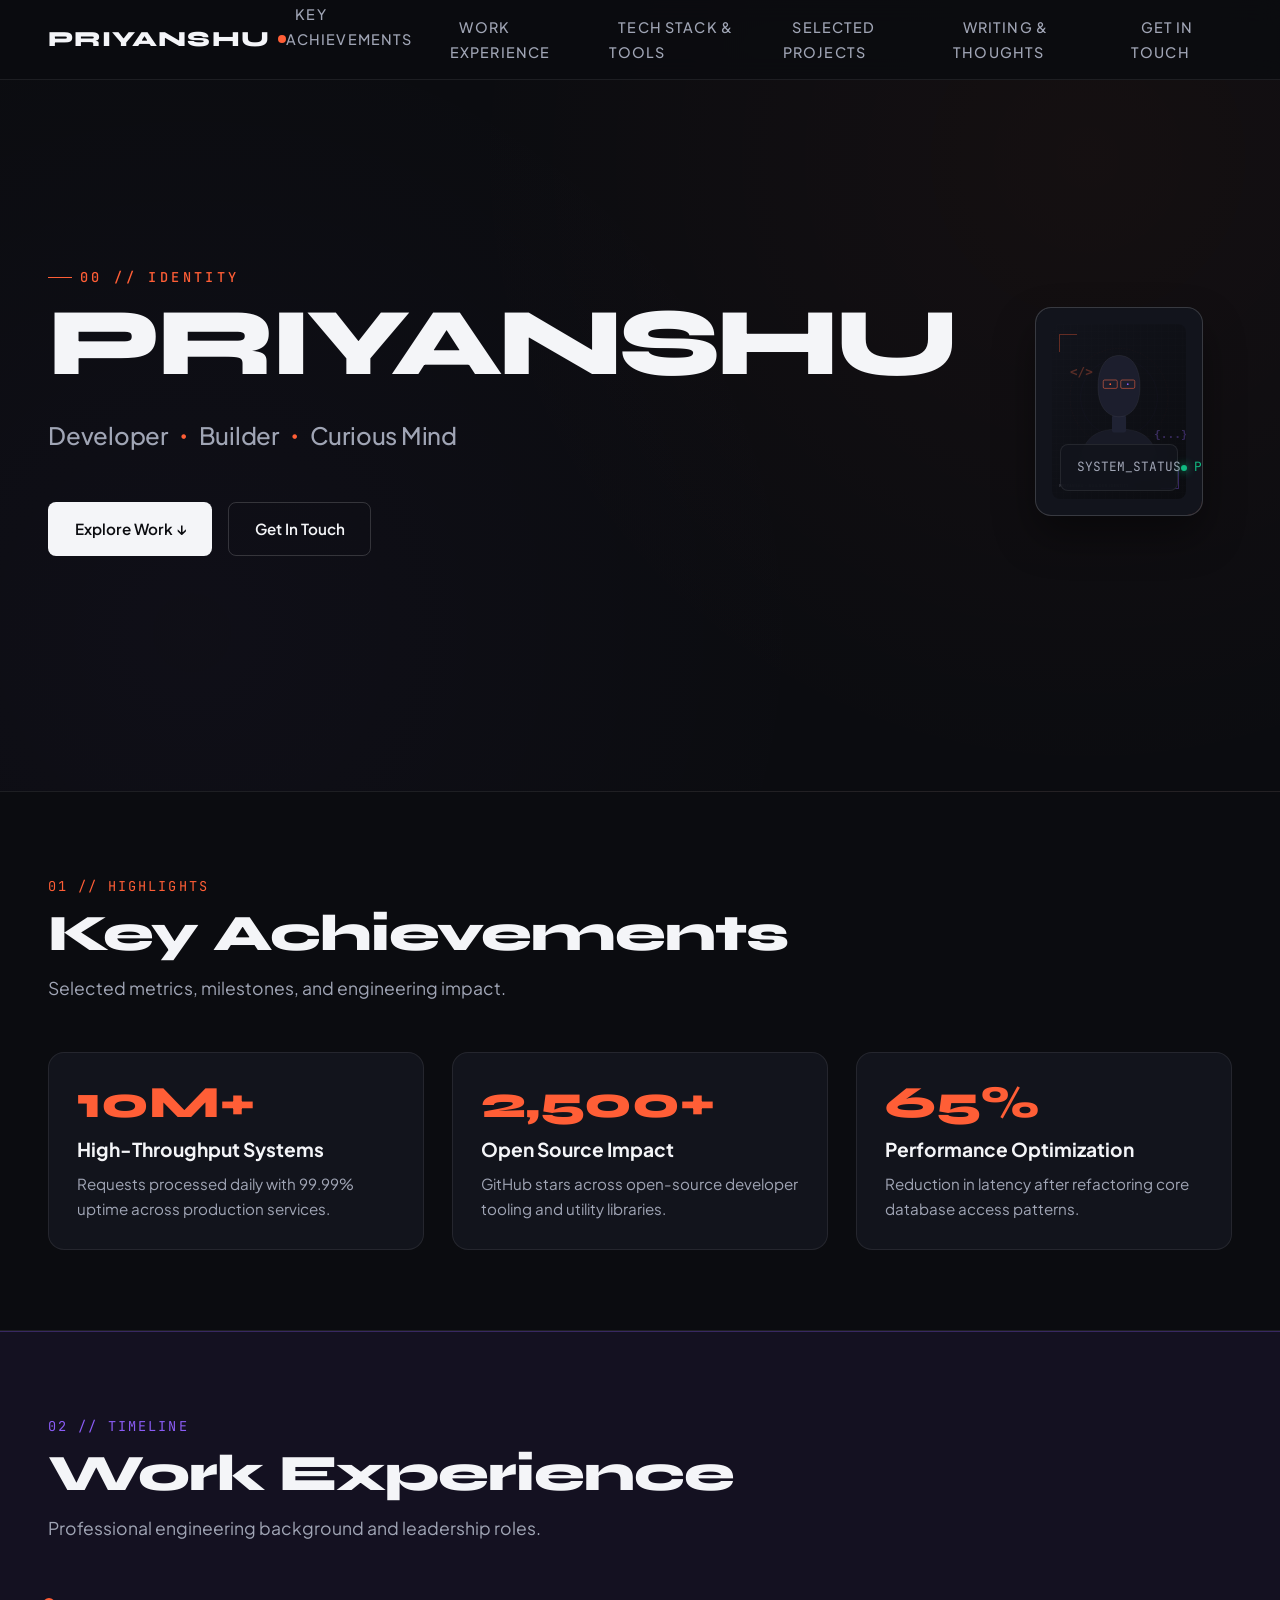
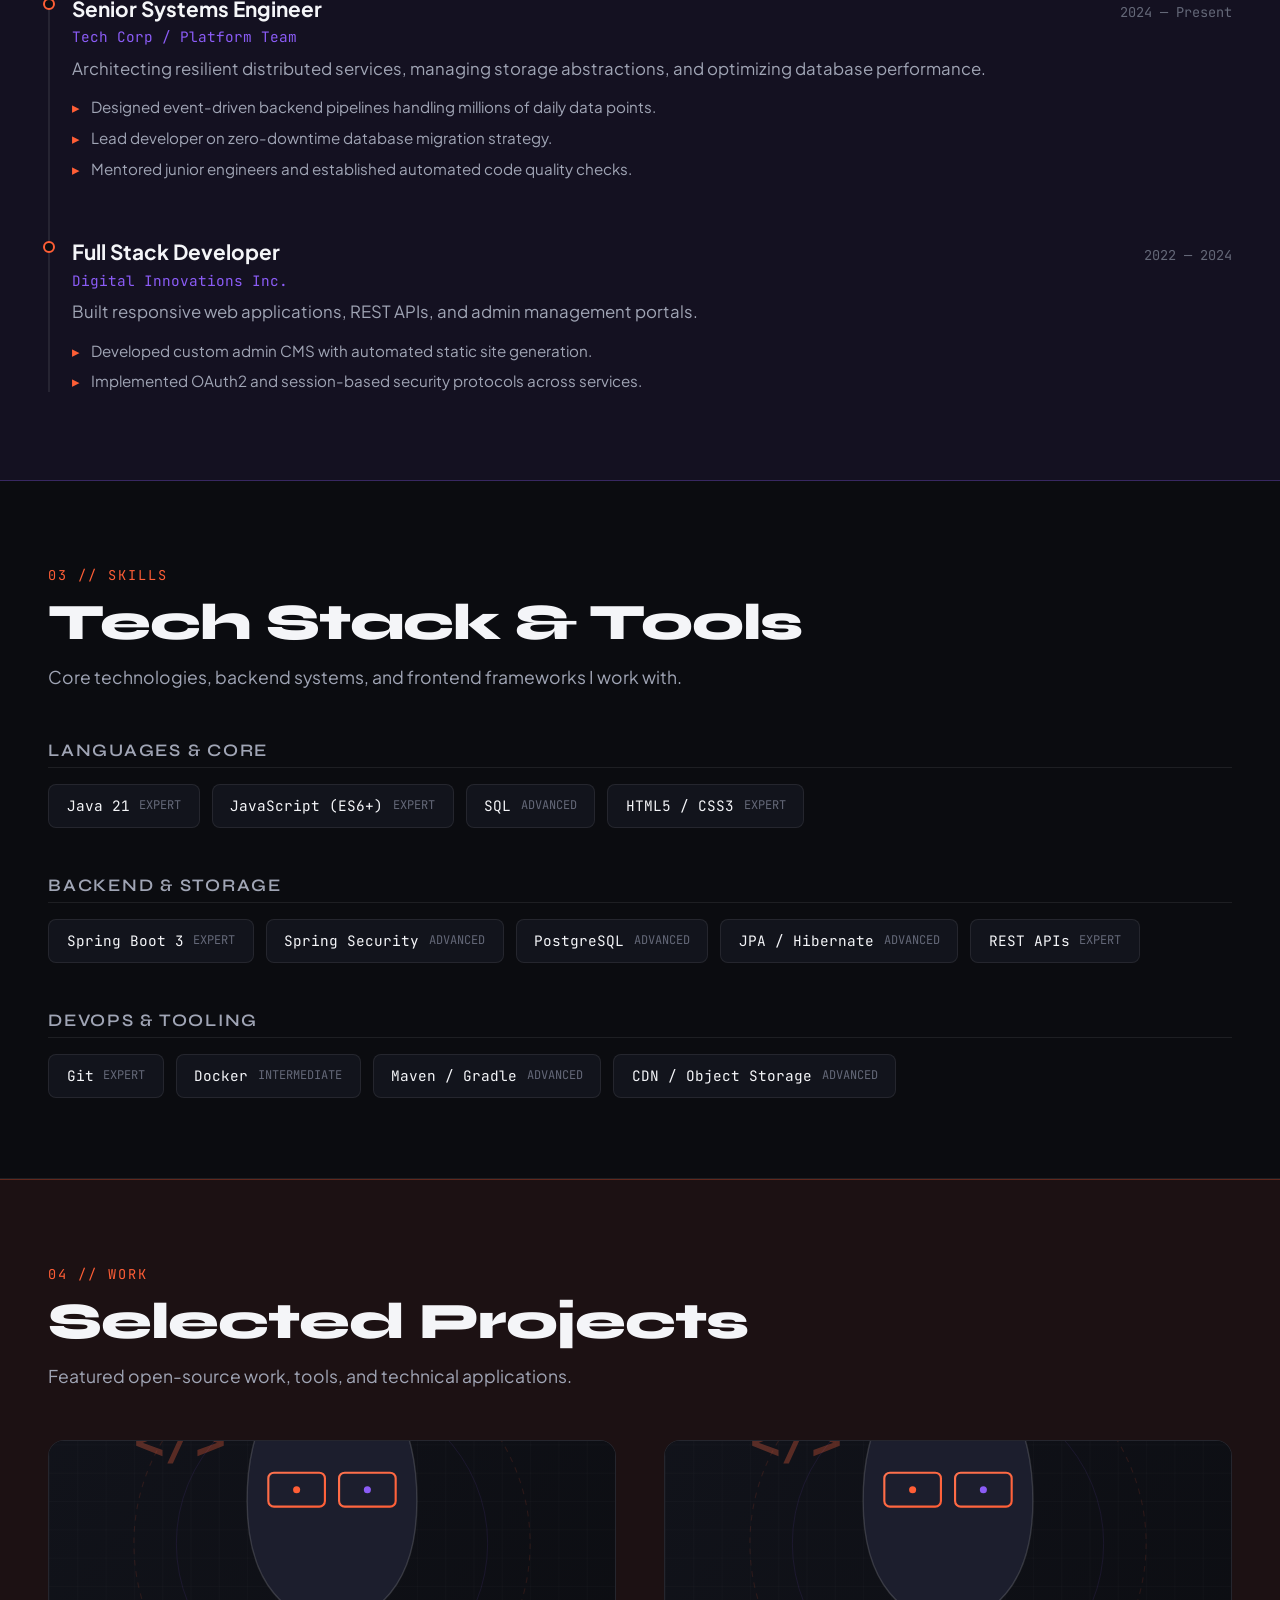
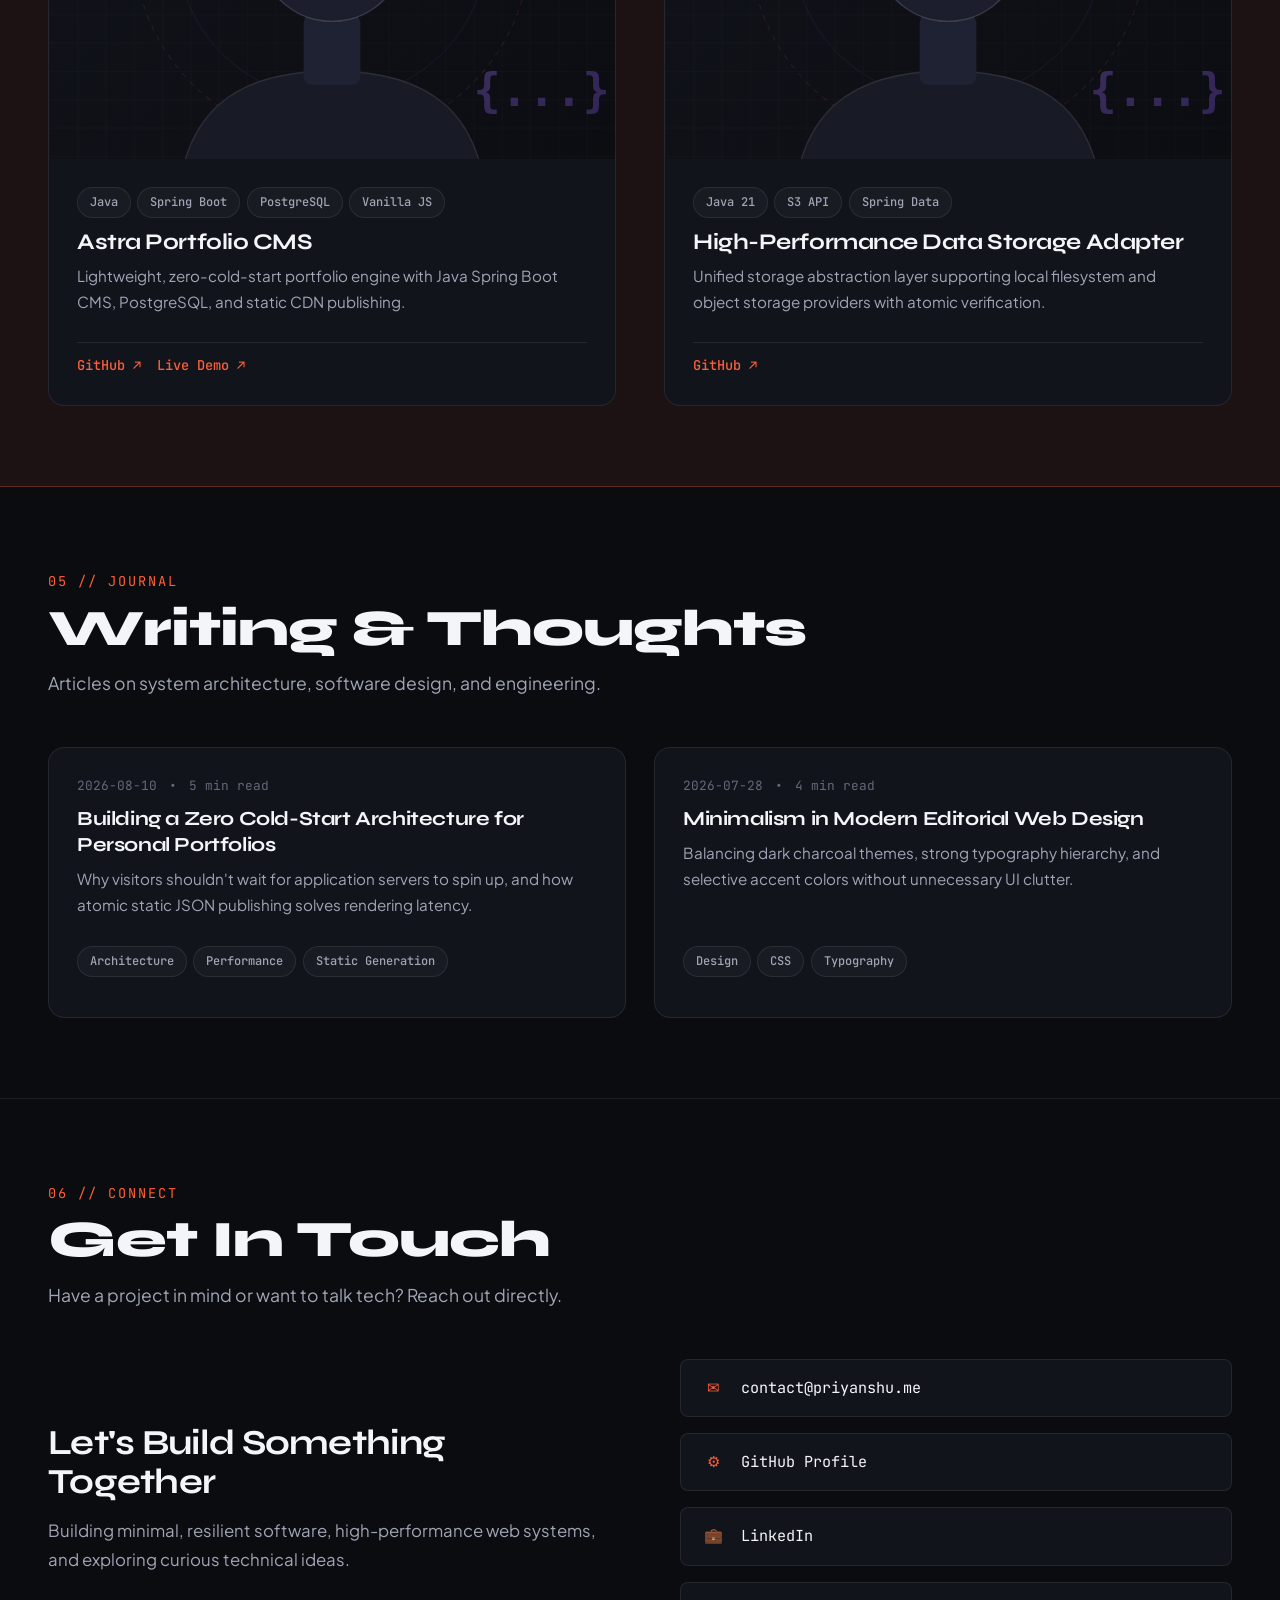
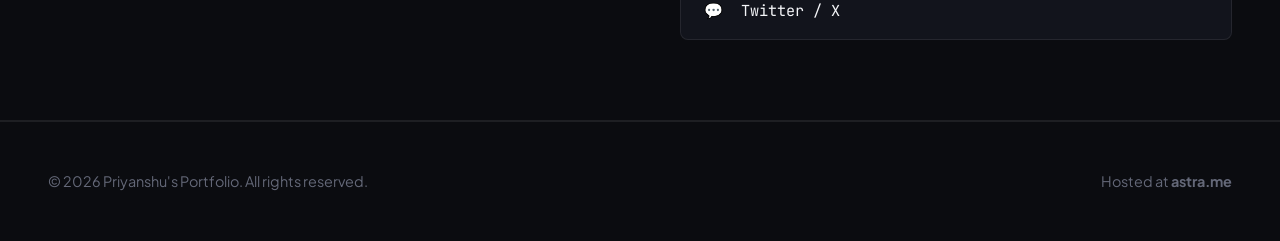
==== frontend/index.html @ 2c9a8754 "initial commits" ====
<!DOCTYPE html>
<html lang="en">
<head>
  <meta charset="UTF-8">
  <meta name="viewport" content="width=device-width, initial-scale=1.0">
  <title>Priyanshu — Developer • Builder • Curious Mind</title>
  <meta name="description" content="Personal portfolio of Priyanshu — Developer, Builder, Curious Mind. Building high-performance systems and minimal digital spaces.">
  <meta name="theme-color" content="#0b0c10">

  <!-- Favicon -->
  <link rel="icon" href="data:image/svg+xml,<svg xmlns=%22http://www.w3.org/2000/svg%22 viewBox=%220 0 100 100%22><text y=%22.9em%22 font-size=%2290%22>⚡</text></svg>">

  <!-- CSS Design Tokens & Layout Modules -->
  <link rel="stylesheet" href="css/variables.css">
  <link rel="stylesheet" href="css/global.css">
  <link rel="stylesheet" href="css/hero.css">
  <link rel="stylesheet" href="css/sections.css">
  <link rel="stylesheet" href="css/responsive.css">
</head>
<body>

  <!-- Site Navigation Header -->
  <header class="site-header">
    <div class="container header-inner">
      <a href="#hero" class="brand-logo">
        PRIYANSHU<span class="accent-dot"></span>
      </a>

      <button class="mobile-nav-toggle" aria-label="Toggle Navigation" aria-expanded="false">☰</button>

      <nav>
        <ul id="dynamic-nav-links" class="nav-links">
          <!-- Dynamically populated from published sections -->
        </ul>
      </nav>
    </div>
  </header>

  <!-- PERMANENT HERO SECTION (Outside Dynamic Sections Container) -->
  <section id="hero" class="hero-section">
    <div class="container hero-grid">
      <div class="hero-content">
        <span class="hero-label">00 // IDENTITY</span>
        <h1 class="hero-title">PRIYANSHU</h1>
        <div id="hero-tagline" class="hero-tagline">
          Developer <span class="bullet">•</span> Builder <span class="bullet">•</span> Curious Mind
        </div>
        <div class="hero-actions">
          <a href="#sec-projects" class="btn btn-primary">Explore Work ↓</a>
          <a href="#sec-contact" class="btn btn-outline">Get In Touch</a>
        </div>
      </div>

      <div class="hero-visual">
        <div class="illustration-frame">
          <img id="hero-avatar-img" class="illustration-image" src="assets/images/priyanshu_illustration.svg" alt="Priyanshu Illustration" />
          <div class="frame-badge">
            <span class="badge-label">SYSTEM_STATUS</span>
            <span class="status-indicator">
              <span class="status-dot"></span> PUBLISHED
            </span>
          </div>
        </div>
      </div>
    </div>
  </section>

  <!-- DYNAMIC CMS SECTIONS CONTAINER -->
  <main id="sections-container">
    <!-- Published sections (Achievements, Experience, Tech Stack, Projects, Blog, Contact) render here dynamically -->
  </main>

  <!-- Site Footer -->
  <footer class="site-footer">
    <div class="container footer-inner">
      <div>
        <span>© 2026 Priyanshu's Portfolio. All rights reserved.</span>
      </div>
      <div>
        <span>Hosted at <strong>astra.me</strong></span>
      </div>
    </div>
  </footer>

  <!-- Scripts -->
  <script src="js/config.js"></script>
  <script src="js/renderer.js"></script>
  <script src="js/navigation.js"></script>
  <script src="js/app.js"></script>
</body>
</html>
---- frontend/css/variables.css ----
/* ==========================================================================
   ASTRA / PRIYANSHU'S PORTFOLIO - DESIGN SYSTEM TOKENS
   Minimal + Editorial + Personal + Modern Dark Theme System
   ========================================================================== */

@import url('https://fonts.googleapis.com/css2?family=JetBrains+Mono:wght@400;500;600&family=Plus+Jakarta+Sans:ital,wght@0,300;0,400;0,500;0,600;0,700;1,400&family=Syne:wght@600;700;800&display=swap');

:root {
  /* Color Palette - Dark Canvas */
  --bg-primary: #0b0c10;
  --bg-secondary: #12141c;
  --bg-card: #161824;
  --bg-card-hover: #1c1f2e;
  --bg-subtle: rgba(255, 255, 255, 0.03);

  /* Typography Colors */
  --text-primary: #f4f5f8;
  --text-secondary: #a0a5b5;
  --text-muted: #646878;
  --text-inverse: #0b0c10;

  /* Accent Colors (Selective Usage) */
  --accent-orange: #ff5e36;
  --accent-orange-hover: #ff724e;
  --accent-orange-bg: rgba(255, 94, 54, 0.07);
  --accent-orange-border: rgba(255, 94, 54, 0.3);

  --accent-purple: #8b5cf6;
  --accent-purple-hover: #9f75ff;
  --accent-purple-bg: rgba(139, 92, 246, 0.07);
  --accent-purple-border: rgba(139, 92, 246, 0.3);

  /* Borders & Dividers */
  --border-light: rgba(255, 255, 255, 0.08);
  --border-medium: rgba(255, 255, 255, 0.16);
  --border-accent: rgba(255, 94, 54, 0.4);

  /* Fonts */
  --font-display: 'Syne', -apple-system, BlinkMacSystemFont, sans-serif;
  --font-body: 'Plus Jakarta Sans', -apple-system, BlinkMacSystemFont, sans-serif;
  --font-mono: 'JetBrains Mono', monospace;

  /* Spacing System */
  --space-xs: 0.5rem;   /* 8px */
  --space-sm: 1rem;     /* 16px */
  --space-md: 1.75rem;  /* 28px */
  --space-lg: 3rem;     /* 48px */
  --space-xl: 5rem;     /* 80px */
  --space-2xl: 8rem;    /* 128px */

  /* Layout */
  --container-max-width: 1240px;
  --header-height: 80px;

  /* Radii & Effects */
  --radius-sm: 4px;
  --radius-md: 8px;
  --radius-lg: 16px;
  --radius-full: 9999px;
  --transition-fast: 0.2s cubic-bezier(0.16, 1, 0.3, 1);
  --transition-smooth: 0.35s cubic-bezier(0.16, 1, 0.3, 1);
}
---- frontend/css/global.css ----
/* ==========================================================================
   GLOBAL STYLES & LAYOUT SYSTEM
   ========================================================================== */

*, *::before, *::after {
  box-sizing: border-box;
  margin: 0;
  padding: 0;
}

html {
  scroll-behavior: smooth;
  font-size: 16px;
  background-color: var(--bg-primary);
  color: var(--text-primary);
  font-family: var(--font-body);
  -webkit-font-smoothing: antialiased;
  -moz-osx-font-smoothing: grayscale;
}

body {
  min-height: 100vh;
  display: flex;
  flex-direction: column;
  overflow-x: hidden;
  line-height: 1.6;
}

::selection {
  background-color: var(--accent-orange);
  color: #ffffff;
}

/* Custom Scrollbar */
::-webkit-scrollbar {
  width: 8px;
}
::-webkit-scrollbar-track {
  background: var(--bg-primary);
}
::-webkit-scrollbar-thumb {
  background: #232636;
  border-radius: var(--radius-full);
}
::-webkit-scrollbar-thumb:hover {
  background: #343950;
}

/* Typography Base */
h1, h2, h3, h4, h5, h6 {
  font-family: var(--font-display);
  font-weight: 700;
  line-height: 1.1;
  color: var(--text-primary);
  letter-spacing: -0.02em;
}

p {
  color: var(--text-secondary);
  font-size: 1.05rem;
  line-height: 1.7;
}

a {
  color: inherit;
  text-decoration: none;
  transition: color var(--transition-fast);
}

/* Container */
.container {
  width: 100%;
  max-width: var(--container-max-width);
  margin: 0 auto;
  padding: 0 var(--space-md);
}

/* Header & Navigation Bar */
.site-header {
  position: fixed;
  top: 0;
  left: 0;
  right: 0;
  height: var(--header-height);
  z-index: 1000;
  background: rgba(11, 12, 16, 0.85);
  backdrop-filter: blur(12px);
  -webkit-backdrop-filter: blur(12px);
  border-bottom: 1px solid var(--border-light);
  display: flex;
  align-items: center;
}

.header-inner {
  display: flex;
  align-items: center;
  justify-content: space-between;
  width: 100%;
}

.brand-logo {
  font-family: var(--font-display);
  font-weight: 800;
  font-size: 1.35rem;
  letter-spacing: 0.05em;
  color: var(--text-primary);
  display: flex;
  align-items: center;
  gap: 0.5rem;
}

.brand-logo span.accent-dot {
  width: 8px;
  height: 8px;
  border-radius: 50%;
  background-color: var(--accent-orange);
  display: inline-block;
}

.nav-links {
  display: flex;
  align-items: center;
  gap: var(--space-md);
  list-style: none;
}

.nav-link {
  font-size: 0.9rem;
  font-weight: 500;
  color: var(--text-secondary);
  text-transform: uppercase;
  letter-spacing: 0.08em;
  padding: 0.4rem 0.6rem;
  border-radius: var(--radius-sm);
  position: relative;
}

.nav-link:hover,
.nav-link.active {
  color: var(--text-primary);
}

.nav-link::after {
  content: '';
  position: absolute;
  bottom: -2px;
  left: 50%;
  width: 0;
  height: 2px;
  background: var(--accent-orange);
  transition: width var(--transition-fast), left var(--transition-fast);
}

.nav-link:hover::after,
.nav-link.active::after {
  width: 100%;
  left: 0;
}

/* Mobile Nav Toggle */
.mobile-nav-toggle {
  display: none;
  background: none;
  border: none;
  color: var(--text-primary);
  font-size: 1.5rem;
  cursor: pointer;
  padding: 0.5rem;
}

/* Section Header Component */
.section-header {
  margin-bottom: var(--space-lg);
}

.section-label {
  font-family: var(--font-mono);
  font-size: 0.85rem;
  text-transform: uppercase;
  letter-spacing: 0.15em;
  color: var(--accent-orange);
  margin-bottom: var(--space-xs);
  display: inline-block;
}

.section-title {
  font-size: clamp(2rem, 4vw, 3.2rem);
  font-weight: 800;
  color: var(--text-primary);
}

.section-description {
  max-width: 640px;
  margin-top: 0.75rem;
  font-size: 1.1rem;
}

/* Buttons & Badges */
.btn {
  display: inline-flex;
  align-items: center;
  gap: 0.6rem;
  padding: 0.85rem 1.6rem;
  font-family: var(--font-body);
  font-weight: 600;
  font-size: 0.95rem;
  border-radius: var(--radius-md);
  cursor: pointer;
  transition: all var(--transition-fast);
  border: 1px solid transparent;
}

.btn-primary {
  background-color: var(--text-primary);
  color: var(--text-inverse);
}

.btn-primary:hover {
  background-color: #ffffff;
  transform: translateY(-2px);
  box-shadow: 0 8px 20px rgba(255, 255, 255, 0.15);
}

.btn-outline {
  background-color: transparent;
  color: var(--text-primary);
  border-color: var(--border-medium);
}

.btn-outline:hover {
  border-color: var(--text-primary);
  background-color: var(--bg-subtle);
  transform: translateY(-2px);
}

.tag {
  display: inline-block;
  padding: 0.3rem 0.75rem;
  font-family: var(--font-mono);
  font-size: 0.75rem;
  font-weight: 500;
  border-radius: var(--radius-full);
  background: var(--bg-subtle);
  color: var(--text-secondary);
  border: 1px solid var(--border-light);
}

/* Section Themes */
.section {
  padding: var(--space-xl) 0;
  border-bottom: 1px solid var(--border-light);
  position: relative;
}

.section.theme-orange {
  background-color: var(--accent-orange-bg);
  border-top: 1px solid var(--accent-orange-border);
  border-bottom: 1px solid var(--accent-orange-border);
}

.section.theme-orange .section-label {
  color: var(--accent-orange);
}

.section.theme-purple {
  background-color: var(--accent-purple-bg);
  border-top: 1px solid var(--accent-purple-border);
  border-bottom: 1px solid var(--accent-purple-border);
}

.section.theme-purple .section-label {
  color: var(--accent-purple);
}

/* Footer */
.site-footer {
  padding: var(--space-lg) 0;
  border-top: 1px solid var(--border-light);
  background: var(--bg-primary);
  margin-top: auto;
}

.footer-inner {
  display: flex;
  align-items: center;
  justify-content: space-between;
  flex-wrap: wrap;
  gap: var(--space-sm);
  color: var(--text-muted);
  font-size: 0.9rem;
}
---- frontend/css/hero.css ----
/* ==========================================================================
   HERO SECTION - PRIYANSHU'S PORTFOLIO
   Dominant Visual Anchor & Editorial Typography Layout
   ========================================================================== */

.hero-section {
  padding-top: calc(var(--header-height) + var(--space-xl));
  padding-bottom: var(--space-2xl);
  min-height: 88vh;
  display: flex;
  align-items: center;
  position: relative;
  border-bottom: 1px solid var(--border-light);
  background: radial-gradient(circle at 85% 20%, rgba(255, 94, 54, 0.04) 0%, transparent 50%),
              radial-gradient(circle at 15% 80%, rgba(139, 92, 246, 0.03) 0%, transparent 50%);
}

.hero-grid {
  display: grid;
  grid-template-columns: 1.25fr 0.85fr;
  gap: var(--space-xl);
  align-items: center;
}

.hero-content {
  display: flex;
  flex-direction: column;
  align-items: flex-start;
  z-index: 2;
}

.hero-label {
  font-family: var(--font-mono);
  font-size: 0.85rem;
  font-weight: 500;
  text-transform: uppercase;
  letter-spacing: 0.25em;
  color: var(--accent-orange);
  margin-bottom: var(--space-xs);
  display: inline-flex;
  align-items: center;
  gap: 0.5rem;
}

.hero-label::before {
  content: '';
  width: 24px;
  height: 1px;
  background: var(--accent-orange);
  display: inline-block;
}

/* DOMINANT HERO HEADING: PRIYANSHU */
.hero-title {
  font-family: var(--font-display);
  font-size: clamp(3rem, 7.5vw, 6.5rem);
  font-weight: 800;
  line-height: 0.95;
  letter-spacing: -0.04em;
  color: var(--text-primary);
  text-transform: uppercase;
  margin-bottom: var(--space-md);
  word-break: normal;
  overflow-wrap: normal;
  white-space: nowrap;
}

.hero-tagline {
  font-family: var(--font-body);
  font-size: clamp(1.1rem, 2.2vw, 1.5rem);
  font-weight: 500;
  color: var(--text-secondary);
  letter-spacing: -0.01em;
  margin-bottom: var(--space-lg);
  display: flex;
  align-items: center;
  gap: 0.75rem;
  flex-wrap: wrap;
}

.hero-tagline span.bullet {
  color: var(--accent-orange);
  font-size: 0.8rem;
}

.hero-actions {
  display: flex;
  align-items: center;
  gap: var(--space-sm);
  flex-wrap: wrap;
}

/* RIGHT SIDE: PRIYANSHU ILLUSTRATION / AVATAR FRAME */
.hero-visual {
  position: relative;
  display: flex;
  justify-content: center;
  align-items: center;
}

.illustration-frame {
  position: relative;
  width: 100%;
  max-width: 440px;
  aspect-ratio: 4/5;
  border-radius: var(--radius-lg);
  border: 1px solid var(--border-medium);
  background: var(--bg-secondary);
  padding: 1rem;
  overflow: hidden;
  box-shadow: 0 20px 40px rgba(0, 0, 0, 0.4);
}

.illustration-frame::before {
  content: '';
  position: absolute;
  top: -1px;
  left: -1px;
  right: -1px;
  bottom: -1px;
  border-radius: var(--radius-lg);
  padding: 1px;
  background: linear-gradient(135deg, var(--border-medium), transparent, var(--accent-orange-border));
  -webkit-mask: linear-gradient(#fff 0 0) content-box, linear-gradient(#fff 0 0);
  -webkit-mask-composite: xor;
  mask-composite: exclude;
  pointer-events: none;
}

.illustration-image {
  width: 100%;
  height: 100%;
  object-fit: cover;
  border-radius: var(--radius-md);
  display: block;
}

/* Placeholder badge inside frame if image fails or loading */
.frame-badge {
  position: absolute;
  bottom: 1.5rem;
  left: 1.5rem;
  right: 1.5rem;
  padding: 0.75rem 1rem;
  background: rgba(18, 20, 28, 0.9);
  backdrop-filter: blur(8px);
  border: 1px solid var(--border-light);
  border-radius: var(--radius-md);
  display: flex;
  align-items: center;
  justify-content: space-between;
  font-family: var(--font-mono);
  font-size: 0.8rem;
  color: var(--text-secondary);
}

.frame-badge .status-indicator {
  display: flex;
  align-items: center;
  gap: 0.4rem;
  color: #10b981;
}

.frame-badge .status-dot {
  width: 6px;
  height: 6px;
  border-radius: 50%;
  background-color: #10b981;
  box-shadow: 0 0 8px #10b981;
}
---- frontend/css/sections.css ----
/* ==========================================================================
   DYNAMIC CMS SECTIONS STYLING
   ========================================================================== */

/* 1. ACHIEVEMENTS SECTION */
.achievements-grid {
  display: grid;
  grid-template-columns: repeat(auto-fit, minmax(280px, 1fr));
  gap: var(--space-md);
}

.achievement-card {
  background: var(--bg-secondary);
  border: 1px solid var(--border-light);
  border-radius: var(--radius-lg);
  padding: var(--space-md);
  position: relative;
  transition: transform var(--transition-fast), border-color var(--transition-fast);
}

.achievement-card:hover {
  transform: translateY(-4px);
  border-color: var(--border-medium);
}

.achievement-metric {
  font-family: var(--font-display);
  font-size: 2.8rem;
  font-weight: 800;
  color: var(--accent-orange);
  line-height: 1;
  margin-bottom: 0.5rem;
}

.achievement-title {
  font-size: 1.2rem;
  font-weight: 700;
  margin-bottom: 0.5rem;
  color: var(--text-primary);
}

.achievement-desc {
  font-size: 0.95rem;
  color: var(--text-secondary);
}

/* 2. TIMELINE / EXPERIENCE SECTION */
.timeline-list {
  display: flex;
  flex-direction: column;
  gap: var(--space-lg);
  position: relative;
  padding-left: 1.5rem;
}

.timeline-list::before {
  content: '';
  position: absolute;
  left: 0;
  top: 8px;
  bottom: 8px;
  width: 2px;
  background: var(--border-light);
}

.timeline-item {
  position: relative;
}

.timeline-item::before {
  content: '';
  position: absolute;
  left: calc(-1.5rem - 5px);
  top: 6px;
  width: 12px;
  height: 12px;
  border-radius: 50%;
  background: var(--bg-primary);
  border: 2px solid var(--accent-orange);
}

.timeline-header {
  display: flex;
  justify-content: space-between;
  align-items: baseline;
  flex-wrap: wrap;
  gap: 0.5rem;
  margin-bottom: 0.4rem;
}

.timeline-role {
  font-size: 1.3rem;
  font-weight: 700;
  color: var(--text-primary);
}

.timeline-company {
  font-family: var(--font-mono);
  font-size: 0.9rem;
  color: var(--accent-purple);
}

.timeline-date {
  font-family: var(--font-mono);
  font-size: 0.85rem;
  color: var(--text-muted);
}

.timeline-highlights {
  margin-top: 0.75rem;
  list-style: none;
}

.timeline-highlights li {
  position: relative;
  padding-left: 1.2rem;
  margin-bottom: 0.4rem;
  font-size: 0.95rem;
  color: var(--text-secondary);
}

.timeline-highlights li::before {
  content: '▸';
  position: absolute;
  left: 0;
  color: var(--accent-orange);
}

/* 3. SKILLS / TECH STACK SECTION */
.skills-categories {
  display: flex;
  flex-direction: column;
  gap: var(--space-lg);
}

.skills-category-title {
  font-size: 1.1rem;
  font-weight: 600;
  text-transform: uppercase;
  letter-spacing: 0.1em;
  color: var(--text-secondary);
  margin-bottom: var(--space-sm);
  border-bottom: 1px solid var(--border-light);
  padding-bottom: 0.4rem;
}

.skills-grid {
  display: flex;
  flex-wrap: wrap;
  gap: 0.75rem;
}

.skill-chip {
  display: inline-flex;
  align-items: center;
  gap: 0.6rem;
  padding: 0.6rem 1.1rem;
  background: var(--bg-secondary);
  border: 1px solid var(--border-light);
  border-radius: var(--radius-md);
  font-family: var(--font-mono);
  font-size: 0.9rem;
  color: var(--text-primary);
  transition: all var(--transition-fast);
}

.skill-chip:hover {
  border-color: var(--accent-orange-border);
  background: var(--bg-card-hover);
  transform: translateY(-2px);
}

.skill-chip .skill-level {
  font-size: 0.75rem;
  color: var(--text-muted);

  text-transform: uppercase;
}

/* 4. PROJECTS SECTION */
.projects-grid {
  display: grid;
  grid-template-columns: repeat(auto-fit, minmax(340px, 1fr));
  gap: var(--space-lg);
}

.project-card {
  background: var(--bg-secondary);
  border: 1px solid var(--border-light);
  border-radius: var(--radius-lg);
  overflow: hidden;
  display: flex;
  flex-direction: column;
  transition: transform var(--transition-smooth), border-color var(--transition-smooth);
}

.project-card:hover {
  transform: translateY(-6px);
  border-color: var(--border-medium);
  box-shadow: 0 16px 36px rgba(0, 0, 0, 0.35);
}

.project-thumb {
  width: 100%;
  aspect-ratio: 16/9;
  background: var(--bg-primary);
  position: relative;
  overflow: hidden;
}

.project-thumb img {
  width: 100%;
  height: 100%;
  object-fit: cover;
  transition: transform var(--transition-smooth);
}

.project-card:hover .project-thumb img {
  transform: scale(1.04);
}

.project-body {
  padding: var(--space-md);
  display: flex;
  flex-direction: column;
  flex-grow: 1;
}

.project-tags {
  display: flex;
  flex-wrap: wrap;
  gap: 0.4rem;
  margin-bottom: 0.75rem;
}

.project-title {
  font-size: 1.4rem;
  font-weight: 700;
  margin-bottom: 0.5rem;
  color: var(--text-primary);
}

.project-desc {
  font-size: 0.95rem;
  color: var(--text-secondary);
  margin-bottom: var(--space-md);
  flex-grow: 1;
}

.project-links {
  display: flex;
  align-items: center;
  gap: 1rem;
  margin-top: auto;
  padding-top: 0.75rem;
  border-top: 1px solid var(--border-light);
}

.project-link {
  font-family: var(--font-mono);
  font-size: 0.85rem;
  font-weight: 500;
  color: var(--accent-orange);
  display: inline-flex;
  align-items: center;
  gap: 0.4rem;
}

.project-link:hover {
  color: var(--accent-orange-hover);
  text-decoration: underline;
}

/* 5. BLOG SECTION */
.blogs-grid {
  display: grid;
  grid-template-columns: repeat(auto-fit, minmax(320px, 1fr));
  gap: var(--space-md);
}

.blog-card {
  background: var(--bg-secondary);
  border: 1px solid var(--border-light);
  border-radius: var(--radius-lg);
  padding: var(--space-md);
  transition: transform var(--transition-fast), border-color var(--transition-fast);
  display: flex;
  flex-direction: column;
}

.blog-card:hover {
  transform: translateY(-4px);
  border-color: var(--border-medium);
}

.blog-meta {
  display: flex;
  align-items: center;
  gap: 0.75rem;
  font-family: var(--font-mono);
  font-size: 0.8rem;
  color: var(--text-muted);
  margin-bottom: 0.6rem;
}

.blog-title {
  font-size: 1.25rem;
  font-weight: 700;
  margin-bottom: 0.5rem;
  color: var(--text-primary);
  line-height: 1.3;
}

.blog-summary {
  font-size: 0.95rem;
  color: var(--text-secondary);
  margin-bottom: var(--space-md);
  flex-grow: 1;
}

/* 6. CONTACT SECTION */
.contact-container {
  display: grid;
  grid-template-columns: 1fr 1fr;
  gap: var(--space-xl);
  align-items: center;
}

.contact-text h3 {
  font-size: 2.2rem;
  margin-bottom: 1rem;
}

.contact-links {
  display: flex;
  flex-direction: column;
  gap: var(--space-sm);
}

.contact-link-item {
  display: flex;
  align-items: center;
  gap: 1rem;
  padding: 1rem 1.25rem;
  background: var(--bg-secondary);
  border: 1px solid var(--border-light);
  border-radius: var(--radius-md);
  color: var(--text-primary);
  font-family: var(--font-mono);
  font-size: 0.95rem;
  transition: all var(--transition-fast);
}

.contact-link-item:hover {
  border-color: var(--accent-orange-border);
  background: var(--bg-card-hover);
  transform: translateX(4px);
}

.contact-icon {
  width: 24px;
  height: 24px;
  display: flex;
  align-items: center;
  justify-content: center;
  color: var(--accent-orange);
}
---- frontend/css/responsive.css ----
/* ==========================================================================
   RESPONSIVE DESIGN BREAKPOINTS
   Mobile (< 768px), Tablet (768px - 1024px), Desktop (> 1024px)
   ========================================================================== */

/* Tablet Breakpoint */
@media (max-width: 1024px) {
  :root {
    --space-xl: 3.5rem;
    --space-2xl: 5rem;
  }

  .hero-grid {
    grid-template-columns: 1fr;
    gap: var(--space-lg);
  }

  .hero-visual {
    order: -1;
    justify-content: flex-start;
  }

  .illustration-frame {
    max-width: 360px;
    aspect-ratio: 16/9;
  }

  .contact-container {
    grid-template-columns: 1fr;
    gap: var(--space-lg);
  }
}

/* Mobile Breakpoint */
@media (max-width: 768px) {
  :root {
    --header-height: 68px;
    --space-md: 1.25rem;
    --space-lg: 2rem;
    --space-xl: 2.75rem;
  }

  .mobile-nav-toggle {
    display: block;
  }

  .nav-links {
    position: fixed;
    top: var(--header-height);
    left: 0;
    right: 0;
    background: var(--bg-secondary);
    border-bottom: 1px solid var(--border-light);
    flex-direction: column;
    padding: var(--space-md);
    gap: var(--space-sm);
    transform: translateY(-150%);
    opacity: 0;
    visibility: hidden;
    transition: all var(--transition-smooth);
    box-shadow: 0 10px 25px rgba(0, 0, 0, 0.5);
  }

  .nav-links.open {
    transform: translateY(0);
    opacity: 1;
    visibility: visible;
  }

  .hero-title {
    font-size: clamp(3rem, 14vw, 5.5rem);
  }

  .hero-tagline {
    font-size: 1.05rem;
  }

  .illustration-frame {
    max-width: 100%;
    aspect-ratio: 16/10;
  }

  .projects-grid,
  .blogs-grid,
  .achievements-grid {
    grid-template-columns: 1fr;
  }

  .timeline-header {
    flex-direction: column;
    align-items: flex-start;
    gap: 0.2rem;
  }

  .footer-inner {
    flex-direction: column;
    align-items: flex-start;
    gap: 0.75rem;
  }
}
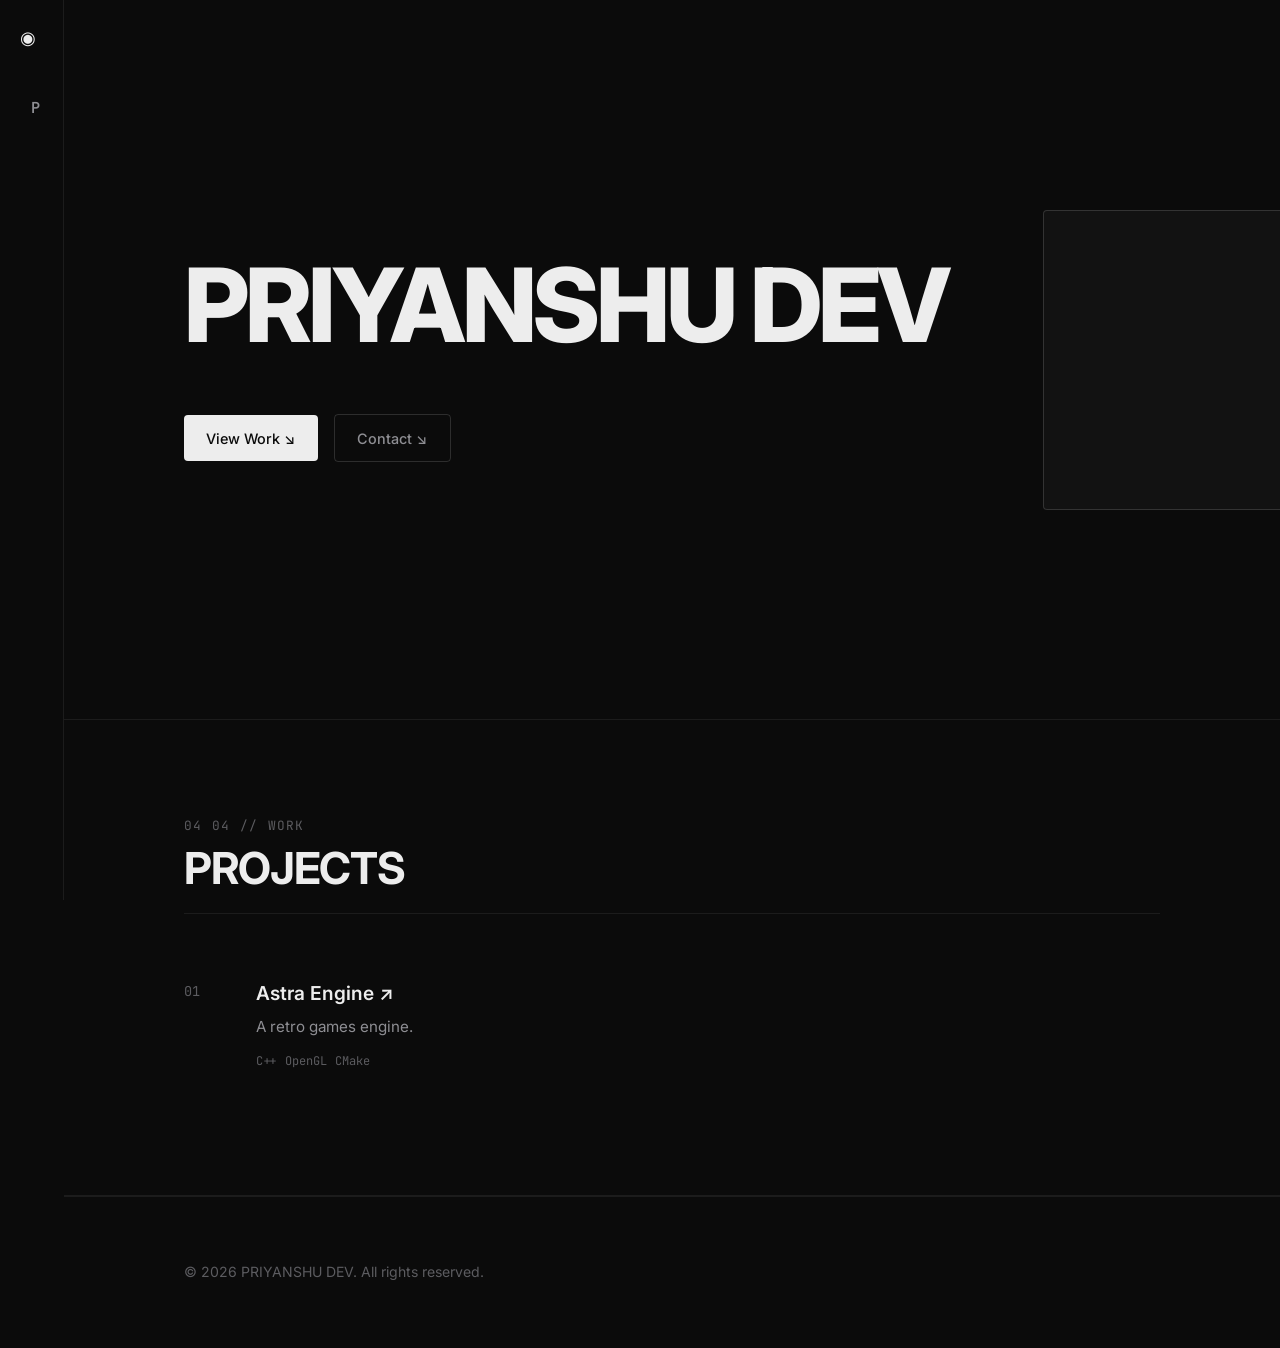
==== commit 5eb0e977: "updating admin pannel" ====
--- a/frontend/index.html
+++ b/frontend/index.html
@@ -3,14 +3,19 @@
 <head>
   <meta charset="UTF-8">
   <meta name="viewport" content="width=device-width, initial-scale=1.0">
-  <title>Priyanshu — Developer • Builder • Curious Mind</title>
-  <meta name="description" content="Personal portfolio of Priyanshu — Developer, Builder, Curious Mind. Building high-performance systems and minimal digital spaces.">
-  <meta name="theme-color" content="#0b0c10">
+  <title>Priyanshu's Portfolio</title>
+  <meta name="description" content="Personal portfolio of Priyanshu — Systems, Software & Architecture.">
+  <meta name="theme-color" content="#0b0b0b">
 
   <!-- Favicon -->
   <link rel="icon" href="data:image/svg+xml,<svg xmlns=%22http://www.w3.org/2000/svg%22 viewBox=%220 0 100 100%22><text y=%22.9em%22 font-size=%2290%22>⚡</text></svg>">
 
-  <!-- CSS Design Tokens & Layout Modules -->
+  <!-- Typography -->
+  <link rel="preconnect" href="https://fonts.googleapis.com">
+  <link rel="preconnect" href="https://fonts.gstatic.com" crossorigin>
+  <link href="https://fonts.googleapis.com/css2?family=Inter:wght@300;400;500;600;700&family=JetBrains+Mono:wght@400;500&display=swap" rel="stylesheet">
+
+  <!-- CSS Design Tokens & Modules -->
   <link rel="stylesheet" href="css/variables.css">
   <link rel="stylesheet" href="css/global.css">
   <link rel="stylesheet" href="css/hero.css">
@@ -19,68 +24,71 @@
 </head>
 <body>
 
-  <!-- Site Navigation Header -->
-  <header class="site-header">
-    <div class="container header-inner">
-      <a href="#hero" class="brand-logo">
-        PRIYANSHU<span class="accent-dot"></span>
+  <!-- MAC-STYLE MINIMAL SIDEBAR NAVIGATION RAIL -->
+  <aside class="mac-sidebar" id="mac-sidebar" aria-label="Main Navigation">
+    <div class="sidebar-top">
+      <a href="#hero" class="sidebar-home-btn" aria-label="Home">
+        <span class="icon-mark">◉</span>
       </a>
+    </div>
+    
+    <nav class="sidebar-nav">
+      <ul id="dynamic-nav-links" class="sidebar-menu">
+        <!-- Dynamically populated from published sections -->
+      </ul>
+    </nav>
+  </aside>
 
-      <button class="mobile-nav-toggle" aria-label="Toggle Navigation" aria-expanded="false">☰</button>
+  <!-- MAIN VIEW WRAPPER -->
+  <div class="site-main-wrapper">
 
-      <nav>
-        <ul id="dynamic-nav-links" class="nav-links">
-          <!-- Dynamically populated from published sections -->
-        </ul>
-      </nav>
-    </div>
-  </header>
+    <!-- PERMANENT HERO SECTION (Outside Dynamic Sections Container) -->
+    <section id="hero" class="hero-section">
+      <div class="container hero-grid">
+        <div class="hero-content">
+          <h1 id="hero-display-name" class="hero-title">PRIYANSHU</h1>
+          <div id="hero-subtitle" class="hero-subtitle"></div>
+          <p id="hero-bio" class="hero-bio-short"></p>
+          <div class="hero-actions">
+            <a href="#sec-projects" class="btn-minimal">View Work ↘</a>
+            <a href="#sec-contact" class="btn-minimal-muted">Contact ↘</a>
+          </div>
+        </div>
 
-  <!-- PERMANENT HERO SECTION (Outside Dynamic Sections Container) -->
-  <section id="hero" class="hero-section">
-    <div class="container hero-grid">
-      <div class="hero-content">
-        <span class="hero-label">00 // IDENTITY</span>
-        <h1 class="hero-title">PRIYANSHU</h1>
-        <div id="hero-tagline" class="hero-tagline">
-          Developer <span class="bullet">•</span> Builder <span class="bullet">•</span> Curious Mind
-        </div>
-        <div class="hero-actions">
-          <a href="#sec-projects" class="btn btn-primary">Explore Work ↓</a>
-          <a href="#sec-contact" class="btn btn-outline">Get In Touch</a>
-        </div>
-      </div>
-
-      <div class="hero-visual">
-        <div class="illustration-frame">
-          <img id="hero-avatar-img" class="illustration-image" src="assets/images/priyanshu_illustration.svg" alt="Priyanshu Illustration" />
-          <div class="frame-badge">
-            <span class="badge-label">SYSTEM_STATUS</span>
-            <span class="status-indicator">
-              <span class="status-dot"></span> PUBLISHED
-            </span>
+        <div class="hero-visual">
+          <div class="hero-image-container">
+            <img id="hero-avatar-img" class="hero-portrait" src="" alt="" style="display: none;" />
           </div>
         </div>
       </div>
+    </section>
+
+    <!-- DYNAMIC CMS SECTIONS CONTAINER -->
+    <main id="sections-container">
+      <!-- Published sections render here dynamically -->
+    </main>
+
+    <!-- Site Footer -->
+    <footer class="site-footer">
+      <div class="container footer-inner">
+        <div>
+          <span>© <span id="footer-year"></span> <span id="footer-name">Priyanshu</span>. All rights reserved.</span>
+        </div>
+        <div id="footer-meta-extra">
+          <!-- Configurable site metadata -->
+        </div>
+      </div>
+    </footer>
+
+  </div>
+
+  <!-- ARTICLE READER MODAL (For Blogs) -->
+  <div id="article-modal" class="modal-overlay" aria-hidden="true">
+    <div class="modal-card">
+      <button id="modal-close-btn" class="modal-close" aria-label="Close article">✕</button>
+      <div id="modal-content" class="modal-body"></div>
     </div>
-  </section>
-
-  <!-- DYNAMIC CMS SECTIONS CONTAINER -->
-  <main id="sections-container">
-    <!-- Published sections (Achievements, Experience, Tech Stack, Projects, Blog, Contact) render here dynamically -->
-  </main>
-
-  <!-- Site Footer -->
-  <footer class="site-footer">
-    <div class="container footer-inner">
-      <div>
-        <span>© 2026 Priyanshu's Portfolio. All rights reserved.</span>
-      </div>
-      <div>
-        <span>Hosted at <strong>astra.me</strong></span>
-      </div>
-    </div>
-  </footer>
+  </div>
 
   <!-- Scripts -->
   <script src="js/config.js"></script>
--- a/frontend/css/variables.css
+++ b/frontend/css/variables.css
@@ -1,62 +1,53 @@
 /* ==========================================================================
-   ASTRA / PRIYANSHU'S PORTFOLIO - DESIGN SYSTEM TOKENS
-   Minimal + Editorial + Personal + Modern Dark Theme System
+   PRIYANSHU'S PORTFOLIO — RESTRAINED EDITORIAL DESIGN TOKENS
+   Minimal Dark Aesthetic (#0B0B0B)
    ========================================================================== */
 
-@import url('https://fonts.googleapis.com/css2?family=JetBrains+Mono:wght@400;500;600&family=Plus+Jakarta+Sans:ital,wght@0,300;0,400;0,500;0,600;0,700;1,400&family=Syne:wght@600;700;800&display=swap');
-
 :root {
-  /* Color Palette - Dark Canvas */
-  --bg-primary: #0b0c10;
-  --bg-secondary: #12141c;
-  --bg-card: #161824;
-  --bg-card-hover: #1c1f2e;
+  /* Color Palette - Restrained ChatGPT-like Dark Theme */
+  --bg-primary: #0b0b0b;
+  --bg-secondary: #121212;
+  --bg-card: #161616;
+  --bg-card-hover: #1f1f1f;
   --bg-subtle: rgba(255, 255, 255, 0.03);
 
   /* Typography Colors */
-  --text-primary: #f4f5f8;
-  --text-secondary: #a0a5b5;
-  --text-muted: #646878;
-  --text-inverse: #0b0c10;
+  --text-primary: #ededed;
+  --text-secondary: #8e8e93;
+  --text-muted: #5c5c60;
+  --text-inverse: #0b0b0b;
 
-  /* Accent Colors (Selective Usage) */
-  --accent-orange: #ff5e36;
-  --accent-orange-hover: #ff724e;
-  --accent-orange-bg: rgba(255, 94, 54, 0.07);
-  --accent-orange-border: rgba(255, 94, 54, 0.3);
-
-  --accent-purple: #8b5cf6;
-  --accent-purple-hover: #9f75ff;
-  --accent-purple-bg: rgba(139, 92, 246, 0.07);
-  --accent-purple-border: rgba(139, 92, 246, 0.3);
+  /* Subtle Accents */
+  --accent-primary: #ffffff;
+  --accent-muted: #8e8e93;
 
   /* Borders & Dividers */
-  --border-light: rgba(255, 255, 255, 0.08);
-  --border-medium: rgba(255, 255, 255, 0.16);
-  --border-accent: rgba(255, 94, 54, 0.4);
+  --border-light: rgba(255, 255, 255, 0.07);
+  --border-medium: rgba(255, 255, 255, 0.14);
 
   /* Fonts */
-  --font-display: 'Syne', -apple-system, BlinkMacSystemFont, sans-serif;
-  --font-body: 'Plus Jakarta Sans', -apple-system, BlinkMacSystemFont, sans-serif;
+  --font-display: 'Inter', -apple-system, BlinkMacSystemFont, "Segoe UI", Roboto, sans-serif;
+  --font-body: 'Inter', -apple-system, BlinkMacSystemFont, "Segoe UI", Roboto, sans-serif;
   --font-mono: 'JetBrains Mono', monospace;
 
   /* Spacing System */
   --space-xs: 0.5rem;   /* 8px */
   --space-sm: 1rem;     /* 16px */
-  --space-md: 1.75rem;  /* 28px */
-  --space-lg: 3rem;     /* 48px */
-  --space-xl: 5rem;     /* 80px */
-  --space-2xl: 8rem;    /* 128px */
+  --space-md: 2rem;     /* 32px */
+  --space-lg: 4rem;     /* 64px */
+  --space-xl: 6rem;     /* 96px */
+  --space-2xl: 9rem;    /* 144px */
 
   /* Layout */
-  --container-max-width: 1240px;
-  --header-height: 80px;
+  --container-max-width: 1040px;
+  --sidebar-width-collapsed: 64px;
 
-  /* Radii & Effects */
+  /* Radii & Timing */
   --radius-sm: 4px;
   --radius-md: 8px;
-  --radius-lg: 16px;
+  --radius-lg: 12px;
   --radius-full: 9999px;
-  --transition-fast: 0.2s cubic-bezier(0.16, 1, 0.3, 1);
-  --transition-smooth: 0.35s cubic-bezier(0.16, 1, 0.3, 1);
+  
+  --transition-fast: 0.18s cubic-bezier(0.16, 1, 0.3, 1);
+  --transition-smooth: 0.22s cubic-bezier(0.16, 1, 0.3, 1);
 }
--- a/frontend/css/global.css
+++ b/frontend/css/global.css
@@ -1,5 +1,5 @@
 /* ==========================================================================
-   GLOBAL STYLES & LAYOUT SYSTEM
+   GLOBAL STYLES, LAYOUT SYSTEM & MAC-STYLE SIDEBAR
    ========================================================================== */
 
 *, *::before, *::after {
@@ -21,29 +21,30 @@
 body {
   min-height: 100vh;
   display: flex;
-  flex-direction: column;
+  background-color: var(--bg-primary);
+  color: var(--text-primary);
+  line-height: 1.6;
   overflow-x: hidden;
-  line-height: 1.6;
 }
 
 ::selection {
-  background-color: var(--accent-orange);
+  background-color: rgba(255, 255, 255, 0.2);
   color: #ffffff;
 }
 
-/* Custom Scrollbar */
+/* Custom Minimal Scrollbar */
 ::-webkit-scrollbar {
-  width: 8px;
+  width: 6px;
 }
 ::-webkit-scrollbar-track {
   background: var(--bg-primary);
 }
 ::-webkit-scrollbar-thumb {
-  background: #232636;
+  background: #1c1c1e;
   border-radius: var(--radius-full);
 }
 ::-webkit-scrollbar-thumb:hover {
-  background: #343950;
+  background: #2c2c2e;
 }
 
 /* Typography Base */
@@ -52,12 +53,12 @@
   font-weight: 700;
   line-height: 1.1;
   color: var(--text-primary);
-  letter-spacing: -0.02em;
+  letter-spacing: -0.03em;
 }
 
 p {
   color: var(--text-secondary);
-  font-size: 1.05rem;
+  font-size: 1rem;
   line-height: 1.7;
 }
 
@@ -75,201 +76,256 @@
   padding: 0 var(--space-md);
 }
 
-/* Header & Navigation Bar */
-.site-header {
+/* Main Content Wrapper */
+.site-main-wrapper {
+  margin-left: var(--sidebar-width-collapsed);
+  width: calc(100% - var(--sidebar-width-collapsed));
+  min-height: 100vh;
+  display: flex;
+  flex-direction: column;
+}
+
+/* ==========================================================================
+   MAC-STYLE MINIMAL SIDEBAR NAVIGATION
+   ========================================================================== */
+
+.mac-sidebar {
+  position: fixed;
+  top: 0;
+  left: 0;
+  bottom: 0;
+  width: var(--sidebar-width-collapsed);
+  z-index: 1000;
+  background: #0b0b0b;
+  border-right: 1px solid var(--border-light);
+  display: flex;
+  flex-direction: column;
+  align-items: flex-start;
+  padding: 1.5rem 0;
+  transition: width var(--transition-smooth), box-shadow var(--transition-smooth);
+  overflow: hidden;
+  white-space: nowrap;
+}
+
+/* Desktop Hover Expansion (150-250ms) */
+.mac-sidebar:hover {
+  width: 210px;
+  background: #0f0f0f;
+  box-shadow: 10px 0 30px rgba(0, 0, 0, 0.6);
+}
+
+.sidebar-top {
+  padding: 0 1.25rem 2rem 1.25rem;
+  width: 100%;
+}
+
+.sidebar-home-btn {
+  display: flex;
+  align-items: center;
+  gap: 1rem;
+  color: var(--text-primary);
+  font-size: 1.1rem;
+  font-family: var(--font-mono);
+}
+
+.sidebar-nav {
+  width: 100%;
+  flex-grow: 1;
+}
+
+.sidebar-menu {
+  list-style: none;
+  display: flex;
+  flex-direction: column;
+  gap: 0.35rem;
+  width: 100%;
+}
+
+.sidebar-item {
+  width: 100%;
+}
+
+.sidebar-link {
+  display: flex;
+  align-items: center;
+  gap: 1.1rem;
+  padding: 0.75rem 1.35rem;
+  color: var(--text-secondary);
+  font-size: 0.88rem;
+  font-weight: 500;
+  transition: color var(--transition-fast), background-color var(--transition-fast);
+  border-left: 2px solid transparent;
+}
+
+.sidebar-link:hover,
+.sidebar-link.active {
+  color: var(--text-primary);
+  background: var(--bg-subtle);
+  border-left-color: var(--text-primary);
+}
+
+.sidebar-letter {
+  font-family: var(--font-mono);
+  font-size: 0.95rem;
+  font-weight: 600;
+  width: 24px;
+  height: 24px;
+  display: inline-flex;
+  align-items: center;
+  justify-content: center;
+  color: var(--text-secondary);
+  flex-shrink: 0;
+  transition: color var(--transition-fast);
+}
+
+.sidebar-link:hover .sidebar-letter,
+.sidebar-link.active .sidebar-letter {
+  color: var(--text-primary);
+}
+
+.sidebar-label {
+  opacity: 0;
+  transform: translateX(-8px);
+  transition: opacity var(--transition-smooth), transform var(--transition-smooth);
+  font-size: 0.85rem;
+  letter-spacing: 0.02em;
+}
+
+.mac-sidebar:hover .sidebar-label {
+  opacity: 1;
+  transform: translateX(0);
+}
+
+/* ==========================================================================
+   EDITORIAL SECTION HEADER COMPONENT
+   ========================================================================== */
+
+.section {
+  padding: var(--space-xl) 0;
+  border-bottom: 1px solid var(--border-light);
+  background-color: var(--bg-primary);
+}
+
+.section-header {
+  margin-bottom: var(--space-lg);
+  padding-bottom: 1.25rem;
+  border-bottom: 1px solid var(--border-light);
+}
+
+.section-label-number {
+  font-family: var(--font-mono);
+  font-size: 0.8rem;
+  color: var(--text-muted);
+  letter-spacing: 0.1em;
+  margin-bottom: 0.5rem;
+  display: block;
+}
+
+.section-title {
+  font-size: clamp(1.8rem, 3.5vw, 2.75rem);
+  font-weight: 700;
+  color: var(--text-primary);
+  letter-spacing: -0.03em;
+  text-transform: uppercase;
+}
+
+.section-description {
+  margin-top: 0.5rem;
+  font-size: 0.98rem;
+  color: var(--text-secondary);
+  max-width: 600px;
+}
+
+/* Buttons */
+.btn-minimal {
+  display: inline-flex;
+  align-items: center;
+  gap: 0.5rem;
+  padding: 0.7rem 1.4rem;
+  font-family: var(--font-body);
+  font-weight: 500;
+  font-size: 0.9rem;
+  border-radius: var(--radius-sm);
+  background: var(--text-primary);
+  color: var(--text-inverse);
+  transition: opacity var(--transition-fast);
+}
+
+.btn-minimal:hover {
+  opacity: 0.88;
+}
+
+.btn-minimal-muted {
+  display: inline-flex;
+  align-items: center;
+  gap: 0.5rem;
+  padding: 0.7rem 1.4rem;
+  font-family: var(--font-body);
+  font-weight: 500;
+  font-size: 0.9rem;
+  border-radius: var(--radius-sm);
+  border: 1px solid var(--border-medium);
+  color: var(--text-secondary);
+  background: transparent;
+  transition: color var(--transition-fast), border-color var(--transition-fast);
+}
+
+.btn-minimal-muted:hover {
+  color: var(--text-primary);
+  border-color: var(--text-primary);
+}
+
+/* Modal Overlay for Blogs */
+.modal-overlay {
   position: fixed;
   top: 0;
   left: 0;
   right: 0;
-  height: var(--header-height);
-  z-index: 1000;
-  background: rgba(11, 12, 16, 0.85);
-  backdrop-filter: blur(12px);
-  -webkit-backdrop-filter: blur(12px);
-  border-bottom: 1px solid var(--border-light);
-  display: flex;
-  align-items: center;
-}
-
-.header-inner {
-  display: flex;
-  align-items: center;
-  justify-content: space-between;
-  width: 100%;
-}
-
-.brand-logo {
-  font-family: var(--font-display);
-  font-weight: 800;
-  font-size: 1.35rem;
-  letter-spacing: 0.05em;
-  color: var(--text-primary);
-  display: flex;
-  align-items: center;
-  gap: 0.5rem;
-}
-
-.brand-logo span.accent-dot {
-  width: 8px;
-  height: 8px;
-  border-radius: 50%;
-  background-color: var(--accent-orange);
-  display: inline-block;
-}
-
-.nav-links {
-  display: flex;
-  align-items: center;
-  gap: var(--space-md);
-  list-style: none;
-}
-
-.nav-link {
-  font-size: 0.9rem;
-  font-weight: 500;
-  color: var(--text-secondary);
-  text-transform: uppercase;
-  letter-spacing: 0.08em;
-  padding: 0.4rem 0.6rem;
-  border-radius: var(--radius-sm);
+  bottom: 0;
+  background: rgba(0, 0, 0, 0.85);
+  backdrop-filter: blur(8px);
+  z-index: 2000;
+  display: flex;
+  align-items: center;
+  justify-content: center;
+  padding: var(--space-md);
+  opacity: 0;
+  visibility: hidden;
+  transition: opacity var(--transition-smooth), visibility var(--transition-smooth);
+}
+
+.modal-overlay.open {
+  opacity: 1;
+  visibility: visible;
+}
+
+.modal-card {
+  background: var(--bg-secondary);
+  border: 1px solid var(--border-medium);
+  border-radius: var(--radius-lg);
+  max-width: 760px;
+  width: 100%;
+  max-height: 85vh;
+  overflow-y: auto;
+  padding: var(--space-lg);
   position: relative;
-}
-
-.nav-link:hover,
-.nav-link.active {
-  color: var(--text-primary);
-}
-
-.nav-link::after {
-  content: '';
+  box-shadow: 0 24px 60px rgba(0, 0, 0, 0.8);
+}
+
+.modal-close {
   position: absolute;
-  bottom: -2px;
-  left: 50%;
-  width: 0;
-  height: 2px;
-  background: var(--accent-orange);
-  transition: width var(--transition-fast), left var(--transition-fast);
-}
-
-.nav-link:hover::after,
-.nav-link.active::after {
-  width: 100%;
-  left: 0;
-}
-
-/* Mobile Nav Toggle */
-.mobile-nav-toggle {
-  display: none;
-  background: none;
+  top: 1.5rem;
+  right: 1.5rem;
+  background: transparent;
   border: none;
-  color: var(--text-primary);
-  font-size: 1.5rem;
+  color: var(--text-muted);
+  font-size: 1.25rem;
   cursor: pointer;
-  padding: 0.5rem;
-}
-
-/* Section Header Component */
-.section-header {
-  margin-bottom: var(--space-lg);
-}
-
-.section-label {
-  font-family: var(--font-mono);
-  font-size: 0.85rem;
-  text-transform: uppercase;
-  letter-spacing: 0.15em;
-  color: var(--accent-orange);
-  margin-bottom: var(--space-xs);
-  display: inline-block;
-}
-
-.section-title {
-  font-size: clamp(2rem, 4vw, 3.2rem);
-  font-weight: 800;
-  color: var(--text-primary);
-}
-
-.section-description {
-  max-width: 640px;
-  margin-top: 0.75rem;
-  font-size: 1.1rem;
-}
-
-/* Buttons & Badges */
-.btn {
-  display: inline-flex;
-  align-items: center;
-  gap: 0.6rem;
-  padding: 0.85rem 1.6rem;
-  font-family: var(--font-body);
-  font-weight: 600;
-  font-size: 0.95rem;
-  border-radius: var(--radius-md);
-  cursor: pointer;
-  transition: all var(--transition-fast);
-  border: 1px solid transparent;
-}
-
-.btn-primary {
-  background-color: var(--text-primary);
-  color: var(--text-inverse);
-}
-
-.btn-primary:hover {
-  background-color: #ffffff;
-  transform: translateY(-2px);
-  box-shadow: 0 8px 20px rgba(255, 255, 255, 0.15);
-}
-
-.btn-outline {
-  background-color: transparent;
-  color: var(--text-primary);
-  border-color: var(--border-medium);
-}
-
-.btn-outline:hover {
-  border-color: var(--text-primary);
-  background-color: var(--bg-subtle);
-  transform: translateY(-2px);
-}
-
-.tag {
-  display: inline-block;
-  padding: 0.3rem 0.75rem;
-  font-family: var(--font-mono);
-  font-size: 0.75rem;
-  font-weight: 500;
-  border-radius: var(--radius-full);
-  background: var(--bg-subtle);
-  color: var(--text-secondary);
-  border: 1px solid var(--border-light);
-}
-
-/* Section Themes */
-.section {
-  padding: var(--space-xl) 0;
-  border-bottom: 1px solid var(--border-light);
-  position: relative;
-}
-
-.section.theme-orange {
-  background-color: var(--accent-orange-bg);
-  border-top: 1px solid var(--accent-orange-border);
-  border-bottom: 1px solid var(--accent-orange-border);
-}
-
-.section.theme-orange .section-label {
-  color: var(--accent-orange);
-}
-
-.section.theme-purple {
-  background-color: var(--accent-purple-bg);
-  border-top: 1px solid var(--accent-purple-border);
-  border-bottom: 1px solid var(--accent-purple-border);
-}
-
-.section.theme-purple .section-label {
-  color: var(--accent-purple);
+  transition: color var(--transition-fast);
+}
+
+.modal-close:hover {
+  color: var(--text-primary);
 }
 
 /* Footer */
@@ -284,8 +340,6 @@
   display: flex;
   align-items: center;
   justify-content: space-between;
-  flex-wrap: wrap;
-  gap: var(--space-sm);
   color: var(--text-muted);
-  font-size: 0.9rem;
-}
+  font-size: 0.88rem;
+}
--- a/frontend/css/hero.css
+++ b/frontend/css/hero.css
@@ -1,23 +1,21 @@
 /* ==========================================================================
-   HERO SECTION - PRIYANSHU'S PORTFOLIO
-   Dominant Visual Anchor & Editorial Typography Layout
+   MINIMAL EDITORIAL HERO SECTION
+   Dominant Visual Heading & Clean Personal Image Frame
    ========================================================================== */
 
 .hero-section {
-  padding-top: calc(var(--header-height) + var(--space-xl));
-  padding-bottom: var(--space-2xl);
-  min-height: 88vh;
+  padding-top: var(--space-xl);
+  padding-bottom: var(--space-xl);
+  min-height: 80vh;
   display: flex;
   align-items: center;
-  position: relative;
   border-bottom: 1px solid var(--border-light);
-  background: radial-gradient(circle at 85% 20%, rgba(255, 94, 54, 0.04) 0%, transparent 50%),
-              radial-gradient(circle at 15% 80%, rgba(139, 92, 246, 0.03) 0%, transparent 50%);
+  background-color: var(--bg-primary);
 }
 
 .hero-grid {
   display: grid;
-  grid-template-columns: 1.25fr 0.85fr;
+  grid-template-columns: 1.2fr 0.8fr;
   gap: var(--space-xl);
   align-items: center;
 }
@@ -26,145 +24,74 @@
   display: flex;
   flex-direction: column;
   align-items: flex-start;
-  z-index: 2;
 }
 
-.hero-label {
-  font-family: var(--font-mono);
-  font-size: 0.85rem;
-  font-weight: 500;
-  text-transform: uppercase;
-  letter-spacing: 0.25em;
-  color: var(--accent-orange);
-  margin-bottom: var(--space-xs);
-  display: inline-flex;
-  align-items: center;
-  gap: 0.5rem;
-}
-
-.hero-label::before {
-  content: '';
-  width: 24px;
-  height: 1px;
-  background: var(--accent-orange);
-  display: inline-block;
-}
-
-/* DOMINANT HERO HEADING: PRIYANSHU */
+/* DOMINANT HERO NAME: PRIYANSHU */
 .hero-title {
   font-family: var(--font-display);
-  font-size: clamp(3rem, 7.5vw, 6.5rem);
+  font-size: clamp(3.5rem, 8vw, 6.8rem);
   font-weight: 800;
   line-height: 0.95;
   letter-spacing: -0.04em;
   color: var(--text-primary);
   text-transform: uppercase;
-  margin-bottom: var(--space-md);
+  margin-bottom: var(--space-sm);
   word-break: normal;
   overflow-wrap: normal;
   white-space: nowrap;
 }
 
-.hero-tagline {
-  font-family: var(--font-body);
-  font-size: clamp(1.1rem, 2.2vw, 1.5rem);
-  font-weight: 500;
+.hero-subtitle {
+  font-size: 1.15rem;
+  font-weight: 400;
   color: var(--text-secondary);
   letter-spacing: -0.01em;
-  margin-bottom: var(--space-lg);
-  display: flex;
-  align-items: center;
-  gap: 0.75rem;
-  flex-wrap: wrap;
+  margin-bottom: 0.75rem;
 }
 
-.hero-tagline span.bullet {
-  color: var(--accent-orange);
-  font-size: 0.8rem;
+.hero-bio-short {
+  font-size: 0.98rem;
+  color: var(--text-muted);
+  max-width: 480px;
+  line-height: 1.6;
+  margin-bottom: var(--space-md);
 }
 
 .hero-actions {
   display: flex;
   align-items: center;
   gap: var(--space-sm);
-  flex-wrap: wrap;
 }
 
-/* RIGHT SIDE: PRIYANSHU ILLUSTRATION / AVATAR FRAME */
+/* CLEAN PERSONAL IMAGE SQUARE CONTAINER (Empty Minimal Square by default) */
 .hero-visual {
-  position: relative;
   display: flex;
-  justify-content: center;
+  justify-content: flex-end;
   align-items: center;
 }
 
-.illustration-frame {
+.hero-image-container {
+  width: 300px;
+  height: 300px;
+  max-width: 100%;
+  aspect-ratio: 1 / 1;
+  border-radius: var(--radius-sm);
+  border: 1px solid var(--border-medium);
+  background-color: var(--bg-secondary);
   position: relative;
-  width: 100%;
-  max-width: 440px;
-  aspect-ratio: 4/5;
-  border-radius: var(--radius-lg);
-  border: 1px solid var(--border-medium);
-  background: var(--bg-secondary);
-  padding: 1rem;
   overflow: hidden;
-  box-shadow: 0 20px 40px rgba(0, 0, 0, 0.4);
+  display: flex;
+  align-items: center;
+  justify-content: center;
 }
 
-.illustration-frame::before {
-  content: '';
-  position: absolute;
-  top: -1px;
-  left: -1px;
-  right: -1px;
-  bottom: -1px;
-  border-radius: var(--radius-lg);
-  padding: 1px;
-  background: linear-gradient(135deg, var(--border-medium), transparent, var(--accent-orange-border));
-  -webkit-mask: linear-gradient(#fff 0 0) content-box, linear-gradient(#fff 0 0);
-  -webkit-mask-composite: xor;
-  mask-composite: exclude;
-  pointer-events: none;
-}
-
-.illustration-image {
+.hero-portrait {
   width: 100%;
   height: 100%;
   object-fit: cover;
-  border-radius: var(--radius-md);
   display: block;
 }
 
-/* Placeholder badge inside frame if image fails or loading */
-.frame-badge {
-  position: absolute;
-  bottom: 1.5rem;
-  left: 1.5rem;
-  right: 1.5rem;
-  padding: 0.75rem 1rem;
-  background: rgba(18, 20, 28, 0.9);
-  backdrop-filter: blur(8px);
-  border: 1px solid var(--border-light);
-  border-radius: var(--radius-md);
-  display: flex;
-  align-items: center;
-  justify-content: space-between;
-  font-family: var(--font-mono);
-  font-size: 0.8rem;
-  color: var(--text-secondary);
+.hero-image-container:not(.has-image) .hero-portrait {
+  display: none;
 }
-
-.frame-badge .status-indicator {
-  display: flex;
-  align-items: center;
-  gap: 0.4rem;
-  color: #10b981;
-}
-
-.frame-badge .status-dot {
-  width: 6px;
-  height: 6px;
-  border-radius: 50%;
-  background-color: #10b981;
-  box-shadow: 0 0 8px #10b981;
-}
--- a/frontend/css/sections.css
+++ b/frontend/css/sections.css
@@ -1,367 +1,338 @@
 /* ==========================================================================
-   DYNAMIC CMS SECTIONS STYLING
+   EDITORIAL SECTIONS STYLING — RESTRAINED MODERN DARK AESTHETIC
    ========================================================================== */
 
 /* 1. ACHIEVEMENTS SECTION */
-.achievements-grid {
+.achievements-editorial-list {
   display: grid;
   grid-template-columns: repeat(auto-fit, minmax(280px, 1fr));
   gap: var(--space-md);
 }
 
-.achievement-card {
-  background: var(--bg-secondary);
-  border: 1px solid var(--border-light);
-  border-radius: var(--radius-lg);
-  padding: var(--space-md);
-  position: relative;
-  transition: transform var(--transition-fast), border-color var(--transition-fast);
-}
-
-.achievement-card:hover {
-  transform: translateY(-4px);
-  border-color: var(--border-medium);
-}
-
-.achievement-metric {
+.achievement-editorial-item {
+  border-left: 1px solid var(--border-medium);
+  padding-left: 1.25rem;
+  padding-top: 0.25rem;
+  padding-bottom: 0.25rem;
+}
+
+.achievement-editorial-metric {
   font-family: var(--font-display);
-  font-size: 2.8rem;
-  font-weight: 800;
-  color: var(--accent-orange);
+  font-size: 2.5rem;
+  font-weight: 700;
+  color: var(--text-primary);
   line-height: 1;
-  margin-bottom: 0.5rem;
-}
-
-.achievement-title {
-  font-size: 1.2rem;
-  font-weight: 700;
-  margin-bottom: 0.5rem;
-  color: var(--text-primary);
-}
-
-.achievement-desc {
-  font-size: 0.95rem;
-  color: var(--text-secondary);
+  margin-bottom: 0.35rem;
+  letter-spacing: -0.04em;
+}
+
+.achievement-editorial-title {
+  font-size: 1.05rem;
+  font-weight: 600;
+  margin-bottom: 0.25rem;
+  color: var(--text-primary);
+}
+
+.achievement-editorial-desc {
+  font-size: 0.9rem;
+  color: var(--text-secondary);
+  line-height: 1.5;
 }
 
 /* 2. TIMELINE / EXPERIENCE SECTION */
-.timeline-list {
-  display: flex;
-  flex-direction: column;
-  gap: var(--space-lg);
-  position: relative;
-  padding-left: 1.5rem;
-}
-
-.timeline-list::before {
-  content: '';
-  position: absolute;
-  left: 0;
-  top: 8px;
-  bottom: 8px;
-  width: 2px;
-  background: var(--border-light);
-}
-
-.timeline-item {
-  position: relative;
-}
-
-.timeline-item::before {
-  content: '';
-  position: absolute;
-  left: calc(-1.5rem - 5px);
-  top: 6px;
-  width: 12px;
-  height: 12px;
-  border-radius: 50%;
-  background: var(--bg-primary);
-  border: 2px solid var(--accent-orange);
-}
-
-.timeline-header {
+.experience-editorial-list {
+  display: flex;
+  flex-direction: column;
+}
+
+.experience-editorial-item {
+  padding: 1.5rem 0;
+  border-bottom: 1px solid var(--border-light);
+}
+
+.experience-editorial-item:first-child {
+  padding-top: 0;
+}
+
+.experience-editorial-item:last-child {
+  border-bottom: none;
+}
+
+.experience-header {
   display: flex;
   justify-content: space-between;
   align-items: baseline;
   flex-wrap: wrap;
   gap: 0.5rem;
-  margin-bottom: 0.4rem;
-}
-
-.timeline-role {
-  font-size: 1.3rem;
-  font-weight: 700;
-  color: var(--text-primary);
-}
-
-.timeline-company {
-  font-family: var(--font-mono);
+  margin-bottom: 0.5rem;
+}
+
+.experience-role-company {
+  font-size: 1.15rem;
+  font-weight: 600;
+  color: var(--text-primary);
+}
+
+.experience-role-company span.company {
+  color: var(--text-secondary);
+  font-weight: 400;
+}
+
+.experience-date {
+  font-family: var(--font-mono);
+  font-size: 0.85rem;
+  color: var(--text-muted);
+}
+
+.experience-desc {
+  font-size: 0.95rem;
+  color: var(--text-secondary);
+  margin-bottom: 0.5rem;
+}
+
+.experience-highlights {
+  list-style: none;
+  margin-top: 0.5rem;
+}
+
+.experience-highlights li {
+  position: relative;
+  padding-left: 1rem;
   font-size: 0.9rem;
-  color: var(--accent-purple);
-}
-
-.timeline-date {
-  font-family: var(--font-mono);
-  font-size: 0.85rem;
-  color: var(--text-muted);
-}
-
-.timeline-highlights {
-  margin-top: 0.75rem;
-  list-style: none;
-}
-
-.timeline-highlights li {
-  position: relative;
-  padding-left: 1.2rem;
-  margin-bottom: 0.4rem;
-  font-size: 0.95rem;
-  color: var(--text-secondary);
-}
-
-.timeline-highlights li::before {
-  content: '▸';
+  color: var(--text-secondary);
+  margin-bottom: 0.3rem;
+}
+
+.experience-highlights li::before {
+  content: '—';
   position: absolute;
   left: 0;
-  color: var(--accent-orange);
-}
-
-/* 3. SKILLS / TECH STACK SECTION */
-.skills-categories {
-  display: flex;
-  flex-direction: column;
-  gap: var(--space-lg);
-}
-
-.skills-category-title {
+  color: var(--text-muted);
+}
+
+/* 3. TECH STACK / SKILLS SECTION */
+.techstack-editorial {
+  display: flex;
+  flex-direction: column;
+  gap: var(--space-md);
+}
+
+.techstack-category {
+  display: flex;
+  flex-direction: column;
+  gap: 0.75rem;
+}
+
+.techstack-cat-title {
+  font-family: var(--font-mono);
+  font-size: 0.78rem;
+  text-transform: uppercase;
+  letter-spacing: 0.12em;
+  color: var(--text-muted);
+}
+
+.techstack-items-grid {
+  display: flex;
+  flex-wrap: wrap;
+  gap: 1.5rem 3rem;
+  padding-top: 0.25rem;
+}
+
+.techstack-item {
+  font-family: var(--font-mono);
+  font-size: 0.95rem;
+  font-weight: 500;
+  color: var(--text-primary);
+  letter-spacing: 0.05em;
+  text-transform: uppercase;
+  transition: color var(--transition-fast);
+}
+
+.techstack-item:hover {
+  color: #ffffff;
+}
+
+/* 4. PROJECTS SECTION */
+.projects-editorial-list {
+  display: flex;
+  flex-direction: column;
+}
+
+.project-editorial-item {
+  padding: 1.75rem 0;
+  border-bottom: 1px solid var(--border-light);
+  display: grid;
+  grid-template-columns: 48px 1fr auto;
+  gap: 1.5rem;
+  align-items: start;
+  transition: background-color var(--transition-fast);
+}
+
+.project-editorial-item:first-child {
+  padding-top: 0;
+}
+
+.project-editorial-item:last-child {
+  border-bottom: none;
+}
+
+.project-num {
+  font-family: var(--font-mono);
+  font-size: 0.85rem;
+  color: var(--text-muted);
+  padding-top: 0.2rem;
+}
+
+.project-details {
+  display: flex;
+  flex-direction: column;
+  gap: 0.35rem;
+}
+
+.project-title-link {
+  font-size: 1.2rem;
+  font-weight: 600;
+  color: var(--text-primary);
+  display: inline-flex;
+  align-items: center;
+  gap: 0.5rem;
+  transition: color var(--transition-fast);
+}
+
+.project-editorial-item:hover .project-title-link {
+  color: #ffffff;
+}
+
+.project-summary-text {
+  font-size: 0.95rem;
+  color: var(--text-secondary);
+}
+
+.project-tech-tags {
+  display: flex;
+  flex-wrap: wrap;
+  gap: 0.5rem;
+  margin-top: 0.4rem;
+}
+
+.project-tech-tag {
+  font-family: var(--font-mono);
+  font-size: 0.75rem;
+  color: var(--text-muted);
+}
+
+.project-arrow-links {
+  display: flex;
+  align-items: center;
+  gap: 1rem;
+  padding-top: 0.2rem;
+}
+
+.project-action-link {
+  font-family: var(--font-mono);
+  font-size: 0.85rem;
+  color: var(--text-secondary);
+  transition: color var(--transition-fast);
+}
+
+.project-action-link:hover {
+  color: var(--text-primary);
+}
+
+/* 5. BLOG SECTION */
+.blogs-editorial-list {
+  display: flex;
+  flex-direction: column;
+}
+
+.blog-editorial-item {
+  padding: 1.5rem 0;
+  border-bottom: 1px solid var(--border-light);
+  display: grid;
+  grid-template-columns: 48px 1fr auto;
+  gap: 1.5rem;
+  align-items: center;
+  cursor: pointer;
+  transition: color var(--transition-fast);
+}
+
+.blog-editorial-item:first-child {
+  padding-top: 0;
+}
+
+.blog-editorial-item:last-child {
+  border-bottom: none;
+}
+
+.blog-num {
+  font-family: var(--font-mono);
+  font-size: 0.85rem;
+  color: var(--text-muted);
+}
+
+.blog-main {
+  display: flex;
+  flex-direction: column;
+  gap: 0.2rem;
+}
+
+.blog-editorial-title {
   font-size: 1.1rem;
   font-weight: 600;
-  text-transform: uppercase;
-  letter-spacing: 0.1em;
-  color: var(--text-secondary);
-  margin-bottom: var(--space-sm);
-  border-bottom: 1px solid var(--border-light);
-  padding-bottom: 0.4rem;
-}
-
-.skills-grid {
-  display: flex;
-  flex-wrap: wrap;
+  color: var(--text-primary);
+  transition: color var(--transition-fast);
+}
+
+.blog-editorial-item:hover .blog-editorial-title {
+  color: #ffffff;
+}
+
+.blog-editorial-summary {
+  font-size: 0.9rem;
+  color: var(--text-secondary);
+}
+
+.blog-date-meta {
+  font-family: var(--font-mono);
+  font-size: 0.82rem;
+  color: var(--text-muted);
+  text-align: right;
+  white-space: nowrap;
+}
+
+/* 6. CONTACT SECTION */
+.contact-editorial {
+  display: flex;
+  flex-direction: column;
+  gap: 1.5rem;
+  max-width: 540px;
+}
+
+.contact-intro-text {
+  font-size: 1.05rem;
+  color: var(--text-secondary);
+}
+
+.contact-links-list {
+  display: flex;
+  flex-direction: column;
   gap: 0.75rem;
 }
 
-.skill-chip {
-  display: inline-flex;
+.contact-item-link {
+  display: flex;
   align-items: center;
-  gap: 0.6rem;
-  padding: 0.6rem 1.1rem;
-  background: var(--bg-secondary);
+  justify-content: space-between;
+  padding: 0.85rem 1.1rem;
   border: 1px solid var(--border-light);
-  border-radius: var(--radius-md);
+  border-radius: var(--radius-sm);
+  color: var(--text-primary);
   font-family: var(--font-mono);
   font-size: 0.9rem;
-  color: var(--text-primary);
-  transition: all var(--transition-fast);
-}
-
-.skill-chip:hover {
-  border-color: var(--accent-orange-border);
-  background: var(--bg-card-hover);
-  transform: translateY(-2px);
-}
-
-.skill-chip .skill-level {
-  font-size: 0.75rem;
-  color: var(--text-muted);
-
-  text-transform: uppercase;
-}
-
-/* 4. PROJECTS SECTION */
-.projects-grid {
-  display: grid;
-  grid-template-columns: repeat(auto-fit, minmax(340px, 1fr));
-  gap: var(--space-lg);
-}
-
-.project-card {
-  background: var(--bg-secondary);
-  border: 1px solid var(--border-light);
-  border-radius: var(--radius-lg);
-  overflow: hidden;
-  display: flex;
-  flex-direction: column;
-  transition: transform var(--transition-smooth), border-color var(--transition-smooth);
-}
-
-.project-card:hover {
-  transform: translateY(-6px);
+  transition: border-color var(--transition-fast), background-color var(--transition-fast);
+}
+
+.contact-item-link:hover {
   border-color: var(--border-medium);
-  box-shadow: 0 16px 36px rgba(0, 0, 0, 0.35);
-}
-
-.project-thumb {
-  width: 100%;
-  aspect-ratio: 16/9;
-  background: var(--bg-primary);
-  position: relative;
-  overflow: hidden;
-}
-
-.project-thumb img {
-  width: 100%;
-  height: 100%;
-  object-fit: cover;
-  transition: transform var(--transition-smooth);
-}
-
-.project-card:hover .project-thumb img {
-  transform: scale(1.04);
-}
-
-.project-body {
-  padding: var(--space-md);
-  display: flex;
-  flex-direction: column;
-  flex-grow: 1;
-}
-
-.project-tags {
-  display: flex;
-  flex-wrap: wrap;
-  gap: 0.4rem;
-  margin-bottom: 0.75rem;
-}
-
-.project-title {
-  font-size: 1.4rem;
-  font-weight: 700;
-  margin-bottom: 0.5rem;
-  color: var(--text-primary);
-}
-
-.project-desc {
-  font-size: 0.95rem;
-  color: var(--text-secondary);
-  margin-bottom: var(--space-md);
-  flex-grow: 1;
-}
-
-.project-links {
-  display: flex;
-  align-items: center;
-  gap: 1rem;
-  margin-top: auto;
-  padding-top: 0.75rem;
-  border-top: 1px solid var(--border-light);
-}
-
-.project-link {
-  font-family: var(--font-mono);
-  font-size: 0.85rem;
-  font-weight: 500;
-  color: var(--accent-orange);
-  display: inline-flex;
-  align-items: center;
-  gap: 0.4rem;
-}
-
-.project-link:hover {
-  color: var(--accent-orange-hover);
-  text-decoration: underline;
-}
-
-/* 5. BLOG SECTION */
-.blogs-grid {
-  display: grid;
-  grid-template-columns: repeat(auto-fit, minmax(320px, 1fr));
-  gap: var(--space-md);
-}
-
-.blog-card {
-  background: var(--bg-secondary);
-  border: 1px solid var(--border-light);
-  border-radius: var(--radius-lg);
-  padding: var(--space-md);
-  transition: transform var(--transition-fast), border-color var(--transition-fast);
-  display: flex;
-  flex-direction: column;
-}
-
-.blog-card:hover {
-  transform: translateY(-4px);
-  border-color: var(--border-medium);
-}
-
-.blog-meta {
-  display: flex;
-  align-items: center;
-  gap: 0.75rem;
-  font-family: var(--font-mono);
-  font-size: 0.8rem;
-  color: var(--text-muted);
-  margin-bottom: 0.6rem;
-}
-
-.blog-title {
-  font-size: 1.25rem;
-  font-weight: 700;
-  margin-bottom: 0.5rem;
-  color: var(--text-primary);
-  line-height: 1.3;
-}
-
-.blog-summary {
-  font-size: 0.95rem;
-  color: var(--text-secondary);
-  margin-bottom: var(--space-md);
-  flex-grow: 1;
-}
-
-/* 6. CONTACT SECTION */
-.contact-container {
-  display: grid;
-  grid-template-columns: 1fr 1fr;
-  gap: var(--space-xl);
-  align-items: center;
-}
-
-.contact-text h3 {
-  font-size: 2.2rem;
-  margin-bottom: 1rem;
-}
-
-.contact-links {
-  display: flex;
-  flex-direction: column;
-  gap: var(--space-sm);
-}
-
-.contact-link-item {
-  display: flex;
-  align-items: center;
-  gap: 1rem;
-  padding: 1rem 1.25rem;
-  background: var(--bg-secondary);
-  border: 1px solid var(--border-light);
-  border-radius: var(--radius-md);
-  color: var(--text-primary);
-  font-family: var(--font-mono);
-  font-size: 0.95rem;
-  transition: all var(--transition-fast);
-}
-
-.contact-link-item:hover {
-  border-color: var(--accent-orange-border);
-  background: var(--bg-card-hover);
-  transform: translateX(4px);
-}
-
-.contact-icon {
-  width: 24px;
-  height: 24px;
-  display: flex;
-  align-items: center;
-  justify-content: center;
-  color: var(--accent-orange);
-}
+  background-color: var(--bg-card-hover);
+}
--- a/frontend/css/responsive.css
+++ b/frontend/css/responsive.css
@@ -1,13 +1,13 @@
 /* ==========================================================================
-   RESPONSIVE DESIGN BREAKPOINTS
+   RESPONSIVE DESIGN BREAKPOINTS — MINIMAL SIDEBAR & EDITORIAL LAYOUT
    Mobile (< 768px), Tablet (768px - 1024px), Desktop (> 1024px)
    ========================================================================== */
 
 /* Tablet Breakpoint */
 @media (max-width: 1024px) {
   :root {
-    --space-xl: 3.5rem;
-    --space-2xl: 5rem;
+    --space-xl: 4rem;
+    --space-2xl: 6rem;
   }
 
   .hero-grid {
@@ -16,85 +16,117 @@
   }
 
   .hero-visual {
-    order: -1;
     justify-content: flex-start;
   }
 
-  .illustration-frame {
-    max-width: 360px;
+  .hero-image-container {
+    max-width: 320px;
     aspect-ratio: 16/9;
-  }
-
-  .contact-container {
-    grid-template-columns: 1fr;
-    gap: var(--space-lg);
   }
 }
 
 /* Mobile Breakpoint */
 @media (max-width: 768px) {
   :root {
-    --header-height: 68px;
+    --sidebar-width-collapsed: 0px;
     --space-md: 1.25rem;
-    --space-lg: 2rem;
-    --space-xl: 2.75rem;
+    --space-lg: 2.5rem;
+    --space-xl: 3.5rem;
   }
 
-  .mobile-nav-toggle {
-    display: block;
+  body {
+    flex-direction: column;
   }
 
-  .nav-links {
-    position: fixed;
-    top: var(--header-height);
+  .site-main-wrapper {
+    margin-left: 0;
+    width: 100%;
+    padding-top: 56px;
+  }
+
+  /* Compact Mobile Top Navigation Rail (Persistent, minimal) */
+  .mac-sidebar {
+    top: 0;
     left: 0;
     right: 0;
-    background: var(--bg-secondary);
+    bottom: auto;
+    width: 100% !important;
+    height: 56px;
+    flex-direction: row;
+    align-items: center;
+    justify-content: space-between;
+    padding: 0 1rem;
+    border-right: none;
     border-bottom: 1px solid var(--border-light);
-    flex-direction: column;
-    padding: var(--space-md);
-    gap: var(--space-sm);
-    transform: translateY(-150%);
-    opacity: 0;
-    visibility: hidden;
-    transition: all var(--transition-smooth);
-    box-shadow: 0 10px 25px rgba(0, 0, 0, 0.5);
+    box-shadow: none !important;
+    background: #0b0b0b;
   }
 
-  .nav-links.open {
-    transform: translateY(0);
-    opacity: 1;
-    visibility: visible;
+  .sidebar-top {
+    padding: 0;
+    width: auto;
+  }
+
+  .sidebar-nav {
+    flex-grow: 0;
+    width: auto;
+  }
+
+  .sidebar-menu {
+    flex-direction: row;
+    gap: 0.25rem;
+  }
+
+  .sidebar-link {
+    padding: 0.4rem 0.6rem;
+    border-left: none;
+    border-bottom: 2px solid transparent;
+  }
+
+  .sidebar-link.active {
+    border-left: none;
+    border-bottom-color: var(--text-primary);
+  }
+
+  .sidebar-label {
+    display: none;
   }
 
   .hero-title {
-    font-size: clamp(3rem, 14vw, 5.5rem);
+    font-size: clamp(3rem, 14vw, 4.8rem);
   }
 
-  .hero-tagline {
+  .hero-subtitle {
     font-size: 1.05rem;
   }
 
-  .illustration-frame {
+  .hero-image-container {
     max-width: 100%;
     aspect-ratio: 16/10;
   }
 
-  .projects-grid,
-  .blogs-grid,
-  .achievements-grid {
-    grid-template-columns: 1fr;
+  .project-editorial-item {
+    grid-template-columns: 32px 1fr;
+    gap: 0.75rem;
   }
 
-  .timeline-header {
-    flex-direction: column;
-    align-items: flex-start;
-    gap: 0.2rem;
+  .project-arrow-links {
+    grid-column: 1 / -1;
+  }
+
+  .blog-editorial-item {
+    grid-template-columns: 32px 1fr;
+    gap: 0.75rem;
+  }
+
+  .blog-date-meta {
+    grid-column: 2 / -1;
+    text-align: left;
   }
 
   .footer-inner {
     flex-direction: column;
     align-items: flex-start;
-    gap: 0.75rem;
+    gap: 0.5rem;
   }
 }
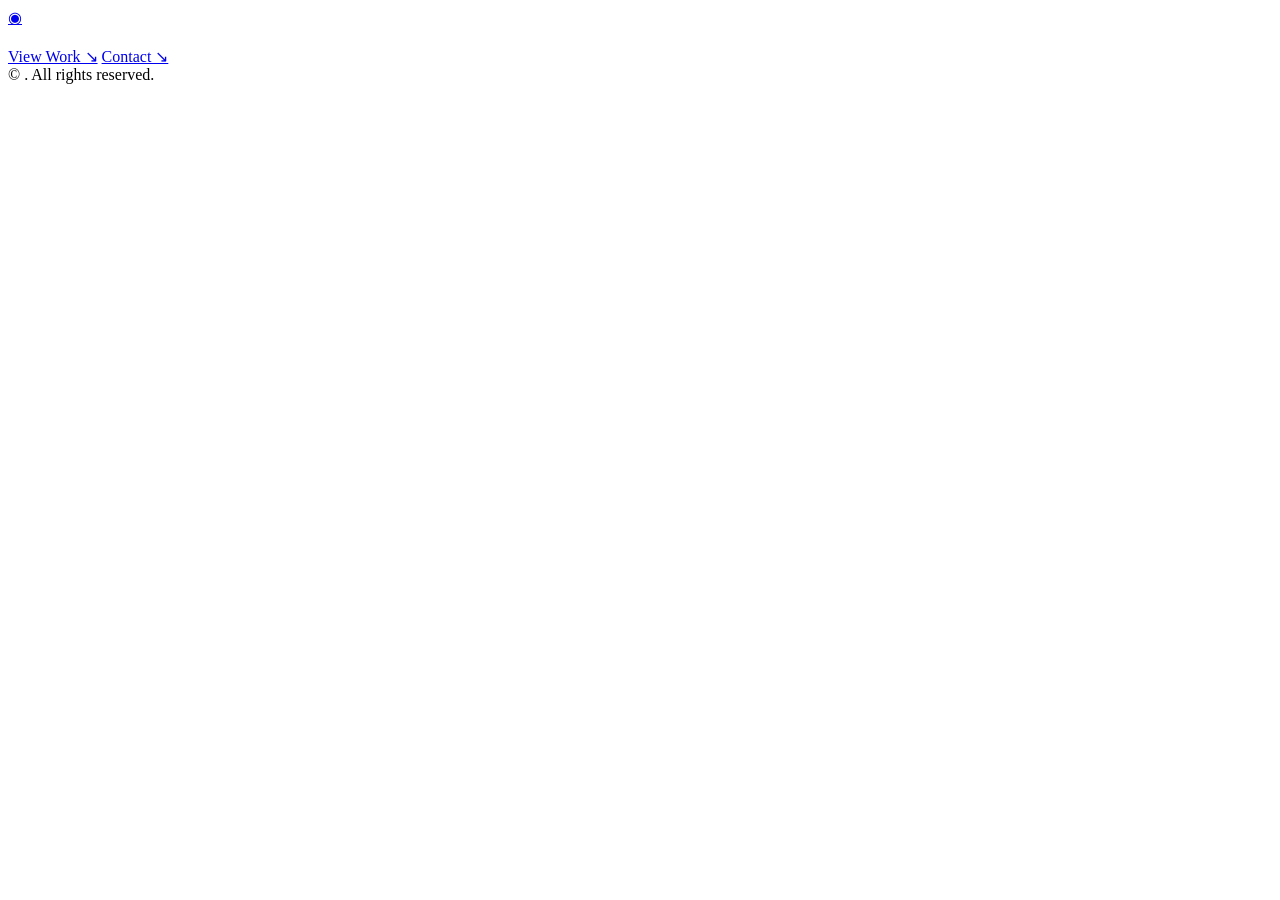
==== commit 53aa478e: "made admin portal better" ====
--- a/frontend/index.html
+++ b/frontend/index.html
@@ -2,9 +2,10 @@
 <html lang="en">
 <head>
   <meta charset="UTF-8">
+  <base href="/">
   <meta name="viewport" content="width=device-width, initial-scale=1.0">
-  <title>Priyanshu's Portfolio</title>
-  <meta name="description" content="Personal portfolio of Priyanshu — Systems, Software & Architecture.">
+  <title>Portfolio</title>
+  <meta name="description" id="meta-description" content="Portfolio — Systems, Software & Architecture.">
   <meta name="theme-color" content="#0b0b0b">
 
   <!-- Favicon -->
@@ -16,18 +17,18 @@
   <link href="https://fonts.googleapis.com/css2?family=Inter:wght@300;400;500;600;700&family=JetBrains+Mono:wght@400;500&display=swap" rel="stylesheet">
 
   <!-- CSS Design Tokens & Modules -->
-  <link rel="stylesheet" href="css/variables.css">
-  <link rel="stylesheet" href="css/global.css">
-  <link rel="stylesheet" href="css/hero.css">
-  <link rel="stylesheet" href="css/sections.css">
-  <link rel="stylesheet" href="css/responsive.css">
+  <link rel="stylesheet" href="/css/variables.css">
+  <link rel="stylesheet" href="/css/global.css">
+  <link rel="stylesheet" href="/css/hero.css">
+  <link rel="stylesheet" href="/css/sections.css">
+  <link rel="stylesheet" href="/css/responsive.css">
 </head>
 <body>
 
   <!-- MAC-STYLE MINIMAL SIDEBAR NAVIGATION RAIL -->
   <aside class="mac-sidebar" id="mac-sidebar" aria-label="Main Navigation">
     <div class="sidebar-top">
-      <a href="#hero" class="sidebar-home-btn" aria-label="Home">
+      <a href="#hero" class="sidebar-home-btn" id="sidebar-home-link" aria-label="Home">
         <span class="icon-mark">◉</span>
       </a>
     </div>
@@ -42,58 +43,81 @@
   <!-- MAIN VIEW WRAPPER -->
   <div class="site-main-wrapper">
 
-    <!-- PERMANENT HERO SECTION (Outside Dynamic Sections Container) -->
-    <section id="hero" class="hero-section">
-      <div class="container hero-grid">
-        <div class="hero-content">
-          <h1 id="hero-display-name" class="hero-title">PRIYANSHU</h1>
-          <div id="hero-subtitle" class="hero-subtitle"></div>
-          <p id="hero-bio" class="hero-bio-short"></p>
-          <div class="hero-actions">
-            <a href="#sec-projects" class="btn-minimal">View Work ↘</a>
-            <a href="#sec-contact" class="btn-minimal-muted">Contact ↘</a>
+    <!-- PORTFOLIO MAIN VIEW -->
+    <div id="portfolio-view">
+      <!-- PERMANENT HERO SECTION (Outside Dynamic Sections Container) -->
+      <section id="hero" class="hero-section">
+        <div class="container hero-grid">
+          <div class="hero-content">
+            <h1 id="hero-display-name" class="hero-title"></h1>
+            <div id="hero-subtitle" class="hero-subtitle"></div>
+            <p id="hero-bio" class="hero-bio-short"></p>
+            <div class="hero-actions">
+              <a href="#sec-projects" class="btn-minimal" id="hero-work-btn">View Work ↘</a>
+              <a href="#sec-contact" class="btn-minimal-muted" id="hero-contact-btn">Contact ↘</a>
+            </div>
+          </div>
+
+          <div class="hero-visual">
+            <div class="hero-image-container">
+              <img id="hero-avatar-img" class="hero-portrait" src="" alt="" style="display: none;" />
+            </div>
           </div>
         </div>
+      </section>
 
-        <div class="hero-visual">
-          <div class="hero-image-container">
-            <img id="hero-avatar-img" class="hero-portrait" src="" alt="" style="display: none;" />
+      <!-- DYNAMIC CMS SECTIONS CONTAINER -->
+      <main id="sections-container">
+        <!-- Published sections render here dynamically -->
+      </main>
+
+      <!-- Site Footer -->
+      <footer class="site-footer">
+        <div class="container footer-inner">
+          <div>
+            <span>© <span id="footer-year"></span> <span id="footer-name"></span>. All rights reserved.</span>
+          </div>
+          <div id="footer-meta-extra">
+            <!-- Configurable site metadata -->
           </div>
         </div>
-      </div>
-    </section>
+      </footer>
+    </div>
 
-    <!-- DYNAMIC CMS SECTIONS CONTAINER -->
-    <main id="sections-container">
-      <!-- Published sections render here dynamically -->
-    </main>
+    <!-- DEDICATED ARTICLE VIEW (For /blog/<slug>) -->
+    <div id="article-view" style="display: none;">
+      <article class="article-page-container container">
+        <div class="article-page-nav">
+          <a href="/" id="article-back-btn" class="article-back-link">← Back to Overview</a>
+        </div>
+        <header class="article-page-header">
+          <div class="article-page-meta">
+            <span id="article-date-meta" class="article-meta-item"></span>
+            <span id="article-read-meta" class="article-meta-item"></span>
+          </div>
+          <h1 id="article-title-heading" class="article-page-title"></h1>
+          <p id="article-summary-lead" class="article-page-summary"></p>
+          <div id="article-tags-container" class="article-page-tags"></div>
+        </header>
+        <div id="article-body-content" class="article-page-body"></div>
+      </article>
 
-    <!-- Site Footer -->
-    <footer class="site-footer">
-      <div class="container footer-inner">
-        <div>
-          <span>© <span id="footer-year"></span> <span id="footer-name">Priyanshu</span>. All rights reserved.</span>
+      <footer class="site-footer">
+        <div class="container footer-inner">
+          <div>
+            <span>© <span id="article-footer-year"></span> <span id="article-footer-name"></span>. All rights reserved.</span>
+          </div>
         </div>
-        <div id="footer-meta-extra">
-          <!-- Configurable site metadata -->
-        </div>
-      </div>
-    </footer>
+      </footer>
+    </div>
 
   </div>
 
-  <!-- ARTICLE READER MODAL (For Blogs) -->
-  <div id="article-modal" class="modal-overlay" aria-hidden="true">
-    <div class="modal-card">
-      <button id="modal-close-btn" class="modal-close" aria-label="Close article">✕</button>
-      <div id="modal-content" class="modal-body"></div>
-    </div>
-  </div>
-
   <!-- Scripts -->
-  <script src="js/config.js"></script>
-  <script src="js/renderer.js"></script>
-  <script src="js/navigation.js"></script>
-  <script src="js/app.js"></script>
+  <script src="/js/config.js"></script>
+  <script src="/js/renderer.js"></script>
+  <script src="/js/navigation.js"></script>
+  <script src="/js/app.js"></script>
 </body>
 </html>
+
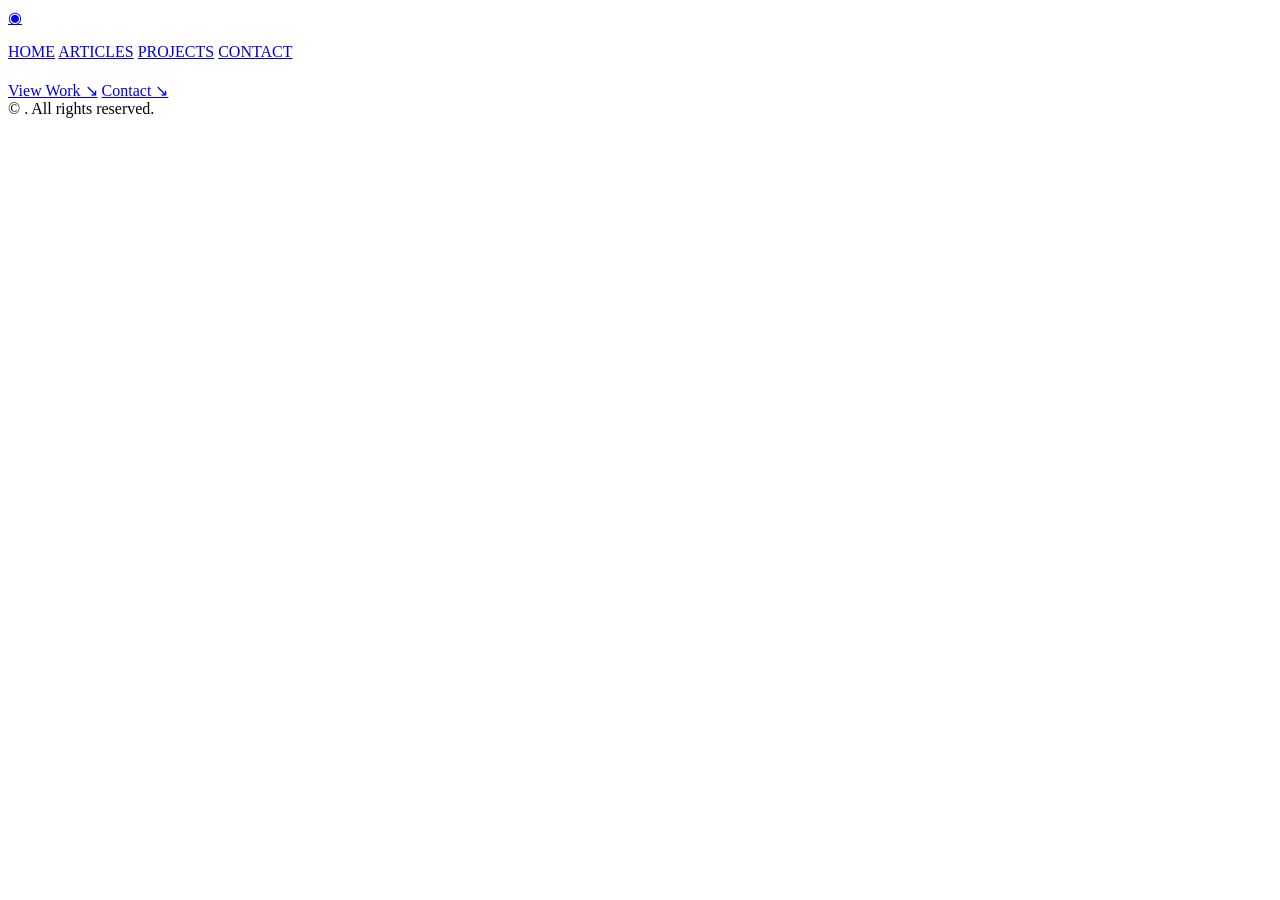
==== commit dfd1ce02: "fix responsive mobile navigation" ====
--- a/frontend/index.html
+++ b/frontend/index.html
@@ -6,7 +6,7 @@
   <meta name="viewport" content="width=device-width, initial-scale=1.0">
   <title>Portfolio</title>
   <meta name="description" id="meta-description" content="Portfolio — Systems, Software & Architecture.">
-  <meta name="theme-color" content="#0b0b0b">
+  <meta name="theme-color" content="#0F0F0F">
 
   <!-- Favicon -->
   <link rel="icon" href="data:image/svg+xml,<svg xmlns=%22http://www.w3.org/2000/svg%22 viewBox=%220 0 100 100%22><text y=%22.9em%22 font-size=%2290%22>⚡</text></svg>">
@@ -25,7 +25,7 @@
 </head>
 <body>
 
-  <!-- MAC-STYLE MINIMAL SIDEBAR NAVIGATION RAIL -->
+  <!-- MAC-STYLE MINIMAL SIDEBAR NAVIGATION RAIL (Desktop) -->
   <aside class="mac-sidebar" id="mac-sidebar" aria-label="Main Navigation">
     <div class="sidebar-top">
       <a href="#hero" class="sidebar-home-btn" id="sidebar-home-link" aria-label="Home">
@@ -39,6 +39,14 @@
       </ul>
     </nav>
   </aside>
+
+  <!-- FIXED MOBILE BOTTOM NAVIGATION (Plain text only: HOME · ARTICLES · PROJECTS · CONTACT) -->
+  <nav class="mobile-bottom-nav" id="mobile-bottom-nav" aria-label="Mobile Navigation">
+    <a href="#hero" class="mobile-nav-link" id="mobile-nav-home">HOME</a>
+    <a href="#sec-blog" class="mobile-nav-link" id="mobile-nav-articles">ARTICLES</a>
+    <a href="#sec-projects" class="mobile-nav-link" id="mobile-nav-projects">PROJECTS</a>
+    <a href="#sec-contact" class="mobile-nav-link" id="mobile-nav-contact">CONTACT</a>
+  </nav>
 
   <!-- MAIN VIEW WRAPPER -->
   <div class="site-main-wrapper">
@@ -90,6 +98,12 @@
         <div class="article-page-nav">
           <a href="/" id="article-back-btn" class="article-back-link">← Back to Overview</a>
         </div>
+
+        <!-- Featured image — rendered above header if present -->
+        <div id="article-featured-image-container" style="display:none;">
+          <img id="article-featured-img" class="article-featured-image" src="" alt="Article featured image">
+        </div>
+
         <header class="article-page-header">
           <div class="article-page-meta">
             <span id="article-date-meta" class="article-meta-item"></span>
@@ -100,6 +114,39 @@
           <div id="article-tags-container" class="article-page-tags"></div>
         </header>
         <div id="article-body-content" class="article-page-body"></div>
+
+        <!-- Comments section -->
+        <section id="article-comments-section" class="article-comments-section">
+          <h2 class="comments-heading">Reader Comments</h2>
+
+          <!-- Pending own comment notice -->
+          <div id="article-pending-comment-notice" style="display:none;" class="pending-comment-notice">
+            <span class="pending-badge">⏳ Pending Approval</span>
+            <span id="article-pending-comment-preview" class="pending-comment-text"></span>
+          </div>
+
+          <!-- Approved comments list -->
+          <div id="article-comments-list" class="comments-list"></div>
+
+          <!-- Submit form -->
+          <div class="comment-form-wrapper">
+            <h3 class="comment-form-title">Leave a Comment</h3>
+            <form id="article-comment-form" class="comment-form" novalidate>
+              <div class="comment-form-row">
+                <div class="comment-form-field">
+                  <label class="comment-form-label" for="comment-author-name">Name *</label>
+                  <input type="text" id="comment-author-name" class="comment-form-input" maxlength="100" placeholder="Your name" required autocomplete="name">
+                </div>
+              </div>
+              <div class="comment-form-field">
+                <label class="comment-form-label" for="comment-content-text">Comment *</label>
+                <textarea id="comment-content-text" class="comment-form-textarea" maxlength="2000" rows="4" placeholder="Share your thoughts..." required></textarea>
+              </div>
+              <div id="comment-form-status" class="comment-form-status" style="display:none;"></div>
+              <button type="submit" id="comment-submit-btn" class="comment-submit-btn">Post Comment →</button>
+            </form>
+          </div>
+        </section>
       </article>
 
       <footer class="site-footer">
